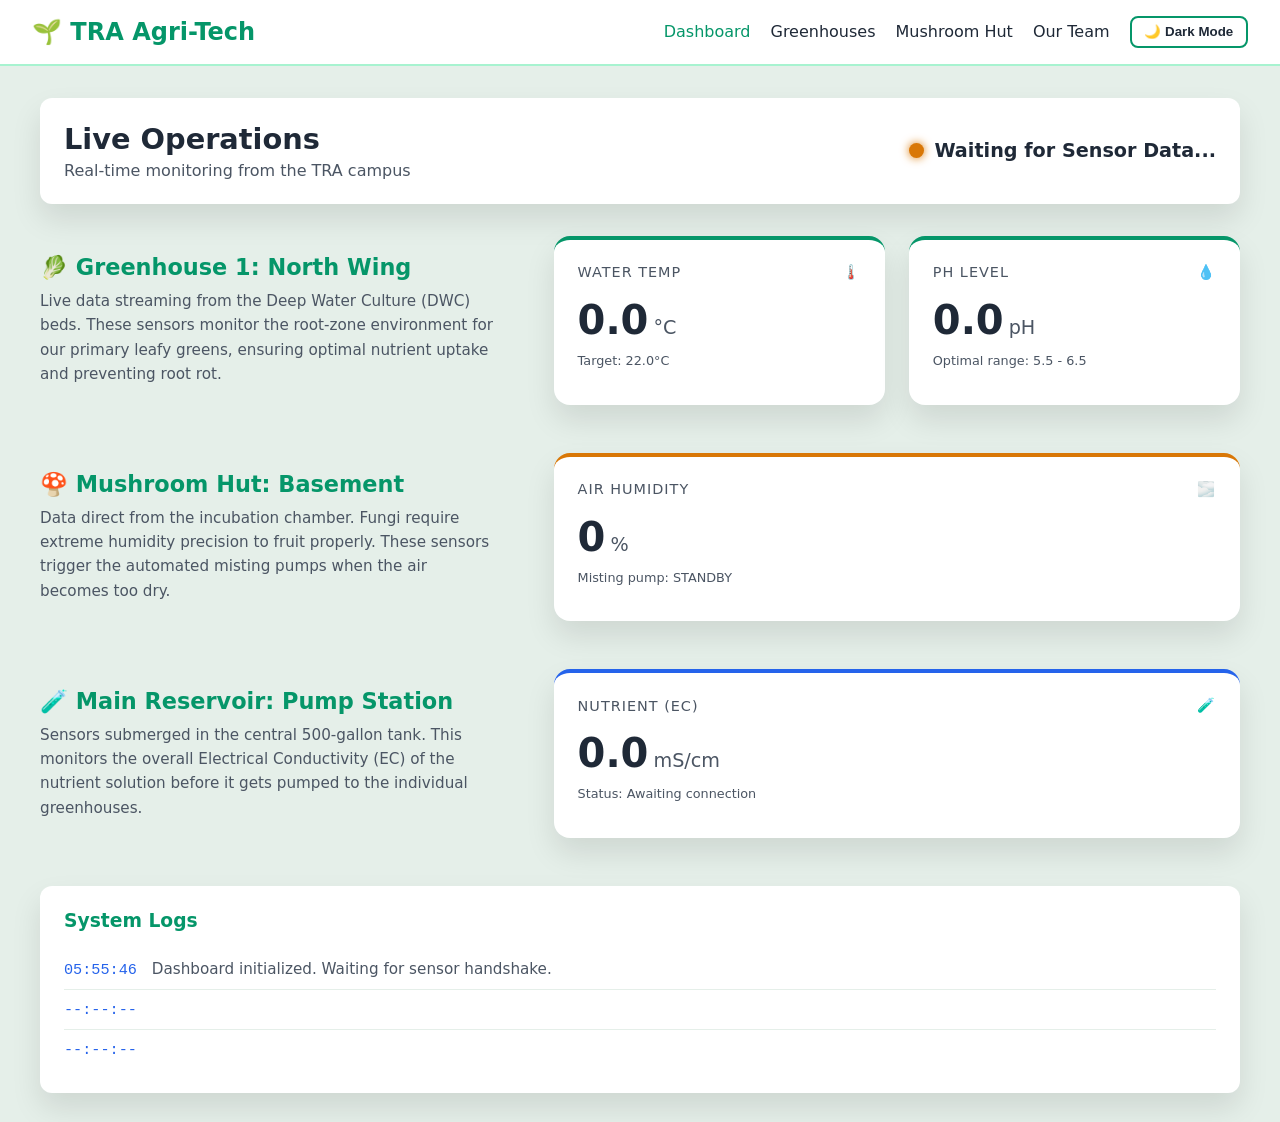
==== index.html @ 57b5500d "Revise Hydroponics Dashboard layout and styles Updated title and styling for dashboard. Modified lay" ====
<!DOCTYPE html>
<html lang="en">
<head>
    <meta charset="UTF-8">
    <meta name="viewport" content="width=device-width, initial-scale=1.0">
    <title>Hydroponics Dashboard | TRA Agriculture</title>
    <style>
        /* Light Theme (Default) - Fresh & Earthy */
        :root {
            --bg-color: #e5efe9; /* Deeper earthy mint so white panels pop */
            --panel-bg: #ffffff;
            --text-main: #1f2937; /* Dark slate text */
            --text-muted: #4b5563; /* Darkened for better contrast */
            --accent-green: #059669; /* Rich emerald */
            --accent-blue: #2563eb;
            --warning-orange: #d97706;
            --danger-red: #dc2626;
            --nav-bg: #ffffff;
            --nav-border: #a7f3d0; /* More visible border */
            --card-shadow: 0 15px 30px rgba(0, 0, 0, 0.1); /* Stronger shadow for floating effect */
            --card-float-offset: -10px;
        }

        /* Dark Theme - Soothing Deep Forest Greens */
        [data-theme="dark"] {
            --bg-color: #141c18; /* Very deep, warm forest green */
            --panel-bg: #1f2d25; /* Soft dark green-gray for cards */
            --text-main: #f8fafc;
            --text-muted: #94a3b8;
            --accent-green: #10b981; 
            --accent-blue: #3b82f6;
            --warning-orange: #f59e0b;
            --danger-red: #ef4444;
            --nav-bg: #0d1411;
            --nav-border: #1f2d25;
            --card-shadow: 0 15px 30px rgba(0, 0, 0, 0.3); /* Stronger shadow for floating effect */
            --card-float-offset: -10px;
        }

        body {
            font-family: 'Segoe UI', system-ui, -apple-system, sans-serif;
            background-color: var(--bg-color);
            color: var(--text-main);
            margin: 0;
            padding: 0;
            transition: background-color 0.3s ease, color 0.3s ease;
        }

        /* Navigation */
        nav {
            background-color: var(--nav-bg);
            padding: 1rem 2rem;
            display: flex;
            justify-content: space-between;
            align-items: center;
            border-bottom: 2px solid var(--nav-border);
            transition: background-color 0.3s ease;
            position: relative;
        }

        .logo {
            font-size: 1.5rem;
            font-weight: bold;
            color: var(--accent-green);
            display: flex;
            align-items: center;
            gap: 10px;
        }

        /* Hamburger Icon */
        .hamburger {
            display: none;
            font-size: 1.8rem;
            color: var(--text-main);
            cursor: pointer;
            user-select: none;
        }

        .nav-links {
            display: flex;
            align-items: center;
        }

        .nav-links a {
            color: var(--text-main);
            text-decoration: none;
            margin-left: 20px;
            font-weight: 500;
            transition: color 0.3s ease;
        }

        .nav-links a:hover, .nav-links a.active {
            color: var(--accent-green);
        }

        /* Theme Toggle Button */
        .theme-btn {
            background: transparent;
            border: 2px solid var(--accent-green);
            color: var(--text-main);
            padding: 0.4rem 0.8rem;
            border-radius: 8px;
            cursor: pointer;
            margin-left: 20px;
            font-weight: bold;
            display: flex;
            align-items: center;
            gap: 8px;
            transition: all 0.3s ease;
        }

        .theme-btn:hover {
            background: var(--accent-green);
            color: #ffffff;
        }

        /* Main Dashboard Container */
        .dashboard {
            padding: 2rem;
            max-width: 1200px;
            margin: 0 auto;
        }

        /* System Status Banner */
        .status-banner {
            background-color: var(--panel-bg);
            padding: 1.5rem;
            border-radius: 12px;
            display: flex;
            justify-content: space-between;
            align-items: center;
            margin-bottom: 2rem;
            box-shadow: var(--card-shadow);
            transition: background-color 0.3s ease;
        }

        .status-indicator {
            display: flex;
            align-items: center;
            gap: 10px;
            font-size: 1.2rem;
            font-weight: bold;
        }

        .pulse-dot {
            width: 15px;
            height: 15px;
            background-color: var(--accent-green);
            border-radius: 50%;
            box-shadow: 0 0 10px var(--accent-green);
            animation: pulse 2s infinite;
        }

        @keyframes pulse {
            0% { box-shadow: 0 0 0 0 rgba(16, 185, 129, 0.7); }
            70% { box-shadow: 0 0 0 10px rgba(16, 185, 129, 0); }
            100% { box-shadow: 0 0 0 0 rgba(16, 185, 129, 0); }
        }

        /* Vertical Facility Layout */
        .facility-container {
            display: flex;
            flex-direction: column;
            gap: 3rem;
            margin-bottom: 3rem;
        }

        .facility-section {
            display: flex;
            flex-direction: column;
            gap: 1.5rem;
        }

        @media (min-width: 768px) {
            .facility-section {
                flex-direction: row;
                align-items: center;
            }
            .facility-info {
                flex: 1;
                padding-right: 2rem;
            }
            .facility-data {
                flex: 1.5;
                display: grid;
                grid-template-columns: repeat(auto-fit, minmax(200px, 1fr));
                gap: 1.5rem;
            }
        }

        .facility-info h3 {
            color: var(--accent-green);
            margin-top: 0;
            font-size: 1.4rem;
            margin-bottom: 0.5rem;
        }

        .facility-info p {
            color: var(--text-muted);
            line-height: 1.6;
            margin: 0;
            font-size: 0.95rem;
        }

        /* Floating Sensor Cards */
        @keyframes float {
            0% { transform: translateY(0px); }
            50% { transform: translateY(var(--card-float-offset)); }
            100% { transform: translateY(0px); }
        }

        .card {
            background-color: var(--panel-bg);
            padding: 1.5rem;
            border-radius: 16px;
            border-top: 4px solid var(--accent-blue);
            box-shadow: var(--card-shadow);
            transition: background-color 0.3s ease;
            animation: float 6s ease-in-out infinite;
        }

        /* Stagger the floating animation so they don't bob exactly at the same time */
        .card:nth-child(even) { animation-delay: 1.5s; }
        .card:nth-child(odd) { animation-delay: 0s; }

        .card:hover {
            animation-play-state: paused;
        }

        .card.greenhouse { border-top-color: var(--accent-green); }
        .card.mushroom { border-top-color: var(--warning-orange); }

        .card-header {
            display: flex;
            justify-content: space-between;
            align-items: center;
            margin-bottom: 1rem;
            color: var(--text-muted);
            font-size: 0.9rem;
            text-transform: uppercase;
            letter-spacing: 1px;
        }

        .data-value {
            font-size: 2.5rem;
            font-weight: bold;
            margin: 0;
            display: flex;
            align-items:baseline;
            gap: 5px;
        }

        .unit {
            font-size: 1.2rem;
            color: var(--text-muted);
            font-weight: normal;
        }

        /* Activity Log */
        .activity-log {
            background-color: var(--panel-bg);
            padding: 1.5rem;
            border-radius: 12px;
            box-shadow: var(--card-shadow);
            transition: background-color 0.3s ease;
        }

        .activity-log h3 {
            margin-top: 0;
            color: var(--accent-green);
        }

        .log-list {
            list-style: none;
            padding: 0;
            margin: 0;
        }

        .log-list li {
            padding: 10px 0;
            border-bottom: 1px solid var(--bg-color);
            color: var(--text-muted);
            font-size: 0.95rem;
        }

        .log-list li:last-child {
            border-bottom: none;
        }

        .log-time {
            color: var(--accent-blue);
            font-family: monospace;
            margin-right: 10px;
        }

        /* Mobile Responsiveness */
        @media (max-width: 768px) {
            nav {
                flex-wrap: wrap;
            }
            .hamburger {
                display: block; /* Show hamburger on mobile */
            }
            .nav-links {
                display: none; /* Hide links by default on mobile */
                flex-direction: column;
                width: 100%;
                text-align: center;
                gap: 15px;
                padding-top: 15px;
                padding-bottom: 10px;
            }
            .nav-links.active {
                display: flex; /* Show links when hamburger is clicked */
            }
            .nav-links a, .theme-btn {
                margin-left: 0;
                width: 100%;
                justify-content: center;
            }
            .status-banner { flex-direction: column; gap: 15px; text-align: center; }
        }
    </style>
</head>
<body>

    <nav>
        <div class="logo">🌱 TRA Agri-Tech</div>
        
        <!-- Hamburger Menu Icon -->
        <div class="hamburger" id="hamburger-menu">☰</div>

        <!-- Navigation Links & Theme Toggle -->
        <div class="nav-links" id="nav-links">
            <a href="#" class="active">Dashboard</a>
            <a href="#">Greenhouses</a>
            <a href="#">Mushroom Hut</a>
            <a href="#">Our Team</a>
            <button class="theme-btn" id="theme-toggle">🌙 Dark Mode</button>
        </div>
    </nav>

    <main class="dashboard">
        
        <!-- System Status -->
        <section class="status-banner">
            <div>
                <h2 style="margin: 0; font-size: 1.8rem;">Live Operations</h2>
                <p style="margin: 5px 0 0 0; color: var(--text-muted);">Real-time monitoring from the TRA campus</p>
            </div>
            <div class="status-indicator">
                <div class="pulse-dot" style="background-color: var(--warning-orange); box-shadow: 0 0 10px var(--warning-orange);"></div>
                Waiting for Sensor Data...
            </div>
        </section>

        <!-- Vertical Facility Sections with Floating Data Cards -->
        <section class="facility-container">
            
            <!-- Greenhouse 1 Section -->
            <div class="facility-section">
                <div class="facility-info">
                    <h3>🥬 Greenhouse 1: North Wing</h3>
                    <p>Live data streaming from the Deep Water Culture (DWC) beds. These sensors monitor the root-zone environment for our primary leafy greens, ensuring optimal nutrient uptake and preventing root rot.</p>
                </div>
                <div class="facility-data">
                    <!-- Greenhouse 1: Temperature -->
                    <div class="card greenhouse">
                        <div class="card-header">
                            <span>Water Temp</span>
                            <span>🌡️</span>
                        </div>
                        <h3 class="data-value"><span id="gh1-temp">0.0</span><span class="unit">°C</span></h3>
                        <p style="color: var(--text-muted); font-size: 0.8rem; margin-top: 10px;">Target: 22.0°C</p>
                    </div>

                    <!-- Greenhouse 1: pH Level -->
                    <div class="card greenhouse">
                        <div class="card-header">
                            <span>pH Level</span>
                            <span>💧</span>
                        </div>
                        <h3 class="data-value"><span id="gh1-ph">0.0</span><span class="unit">pH</span></h3>
                        <p style="color: var(--text-muted); font-size: 0.8rem; margin-top: 10px;">Optimal range: 5.5 - 6.5</p>
                    </div>
                </div>
            </div>

            <!-- Mushroom Hut Section -->
            <div class="facility-section">
                <div class="facility-info">
                    <h3>🍄 Mushroom Hut: Basement</h3>
                    <p>Data direct from the incubation chamber. Fungi require extreme humidity precision to fruit properly. These sensors trigger the automated misting pumps when the air becomes too dry.</p>
                </div>
                <div class="facility-data">
                    <!-- Mushroom Hut: Humidity -->
                    <div class="card mushroom">
                        <div class="card-header">
                            <span>Air Humidity</span>
                            <span>🌫️</span>
                        </div>
                        <h3 class="data-value"><span id="mush-hum">0</span><span class="unit">%</span></h3>
                        <p style="color: var(--text-muted); font-size: 0.8rem; margin-top: 10px;">Misting pump: STANDBY</p>
                    </div>
                </div>
            </div>

            <!-- Central Reservoir Section -->
            <div class="facility-section">
                <div class="facility-info">
                    <h3>🧪 Main Reservoir: Pump Station</h3>
                    <p>Sensors submerged in the central 500-gallon tank. This monitors the overall Electrical Conductivity (EC) of the nutrient solution before it gets pumped to the individual greenhouses.</p>
                </div>
                <div class="facility-data">
                    <!-- Main Reservoir: Nutrient Level -->
                    <div class="card">
                        <div class="card-header">
                            <span>Nutrient (EC)</span>
                            <span>🧪</span>
                        </div>
                        <h3 class="data-value"><span id="res-ec">0.0</span><span class="unit">mS/cm</span></h3>
                        <p style="color: var(--text-muted); font-size: 0.8rem; margin-top: 10px;">Status: Awaiting connection</p>
                    </div>
                </div>
            </div>

        </section>

        <!-- Activity Log -->
        <section class="activity-log">
            <h3>System Logs</h3>
            <ul class="log-list">
                <li><span class="log-time" id="log-time-1">--:--:--</span> Dashboard initialized. Waiting for sensor handshake.</li>
                <li><span class="log-time" id="log-time-2">--:--:--</span> </li>
                <li><span class="log-time" id="log-time-3">--:--:--</span> </li>
            </ul>
        </section>

    </main>

    <!-- JAVASCRIPT LOGIC -->
    <script>
        // ==========================================
        // UI & THEME TOGGLE LOGIC
        // ==========================================
        const themeToggleBtn = document.getElementById('theme-toggle');
        const hamburgerMenu = document.getElementById('hamburger-menu');
        const navLinks = document.getElementById('nav-links');
        
        // 1. Mobile Hamburger Menu Toggle
        hamburgerMenu.addEventListener('click', () => {
            navLinks.classList.toggle('active');
        });

        // 2. Light/Dark Theme Logic
        // Check local storage to see if the user previously chose dark mode
        if (localStorage.getItem('theme') === 'dark') {
            document.body.setAttribute('data-theme', 'dark');
            themeToggleBtn.innerHTML = '☀️ Light Mode';
        }

        // Toggle theme when button is clicked
        themeToggleBtn.addEventListener('click', () => {
            if (document.body.getAttribute('data-theme') === 'dark') {
                document.body.removeAttribute('data-theme');
                themeToggleBtn.innerHTML = '🌙 Dark Mode';
                localStorage.setItem('theme', 'light');
            } else {
                document.body.setAttribute('data-theme', 'dark');
                themeToggleBtn.innerHTML = '☀️ Light Mode';
                localStorage.setItem('theme', 'dark');
            }
        });

        // ==========================================
        // FIREBASE / SENSOR READY SETUP
        // ==========================================
        function updateDashboard(temp, ph, humidity, ec) {
            document.getElementById('gh1-temp').innerText = Number(temp).toFixed(1);
            document.getElementById('gh1-ph').innerText = Number(ph).toFixed(1);
            document.getElementById('mush-hum').innerText = Math.round(humidity);
            document.getElementById('res-ec').innerText = Number(ec).toFixed(1);
        }

        // Initialize dashboard with 0s immediately on load
        updateDashboard(0, 0, 0, 0);

        // Set the top log time to the current time on load
        const now = new Date();
        document.getElementById('log-time-1').innerText = now.toLocaleTimeString('en-US', { hour12: false });
    </script>
</body>
</html>
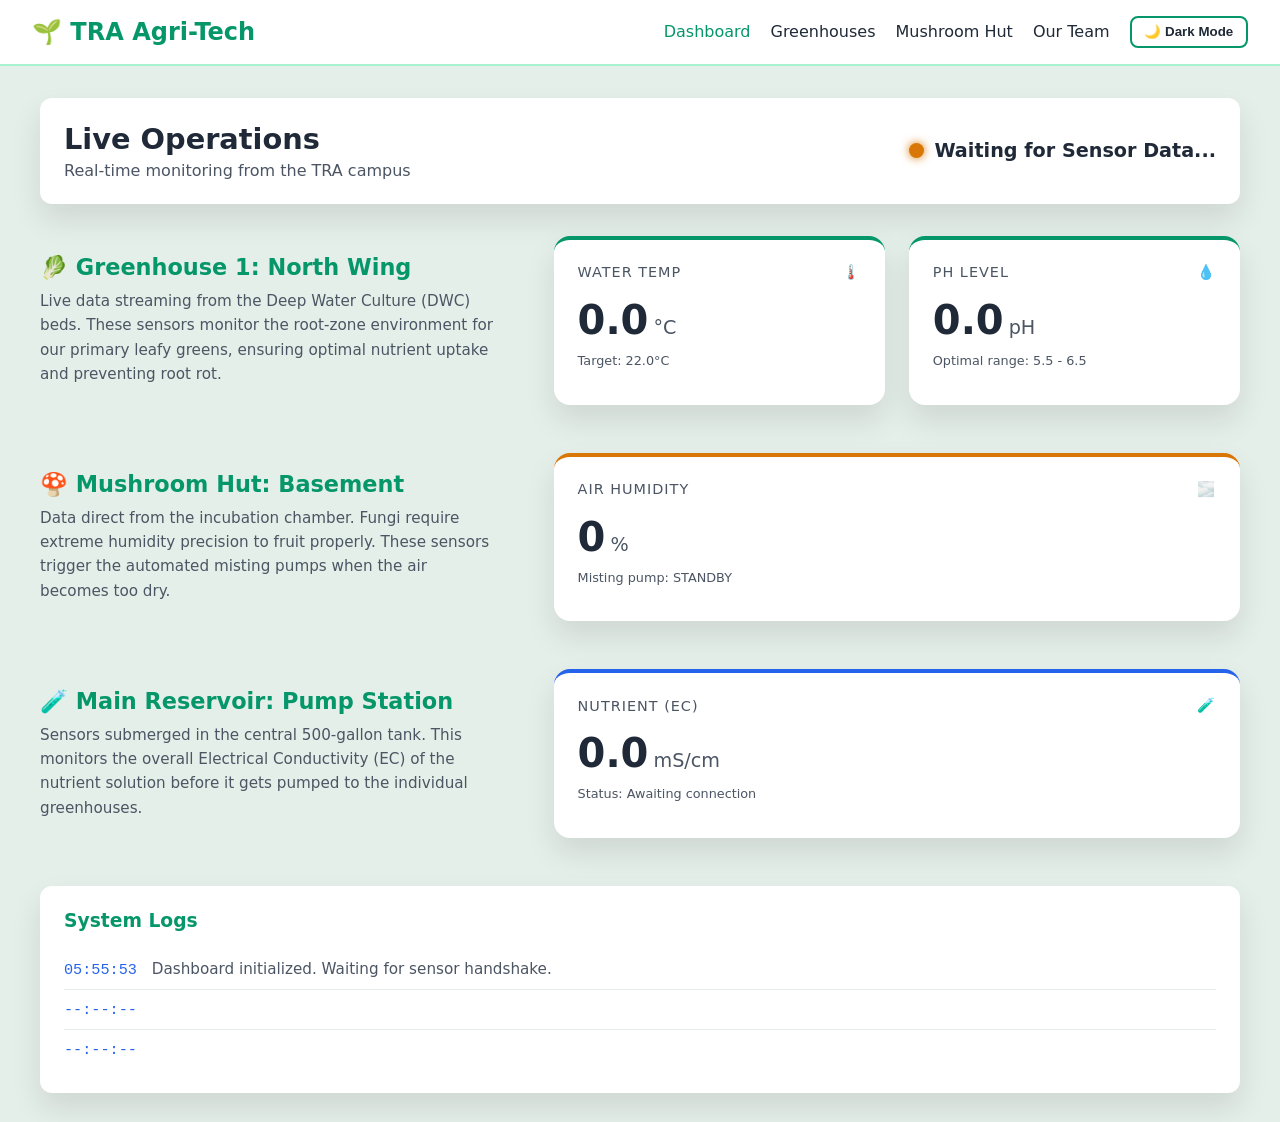
==== commit 506bdc67: "Change logo from div to anchor tag for navigation" ====
--- a/index.html
+++ b/index.html
@@ -58,6 +58,10 @@
             position: relative;
         }
 
+        a.logo {
+            text-decoration: none;
+        }
+
         .logo {
             font-size: 1.5rem;
             font-weight: bold;
@@ -325,15 +329,15 @@
 <body>
 
     <nav>
-        <div class="logo">🌱 TRA Agri-Tech</div>
+        <a href="index.html" class="logo">🌱 TRA Agri-Tech</a>
         
         <!-- Hamburger Menu Icon -->
         <div class="hamburger" id="hamburger-menu">☰</div>
 
         <!-- Navigation Links & Theme Toggle -->
         <div class="nav-links" id="nav-links">
-            <a href="#" class="active">Dashboard</a>
-            <a href="#">Greenhouses</a>
+            <a href="index.html" class="active">Dashboard</a>
+            <a href="greenhouses.html">Greenhouses</a>
             <a href="#">Mushroom Hut</a>
             <a href="#">Our Team</a>
             <button class="theme-btn" id="theme-toggle">🌙 Dark Mode</button>
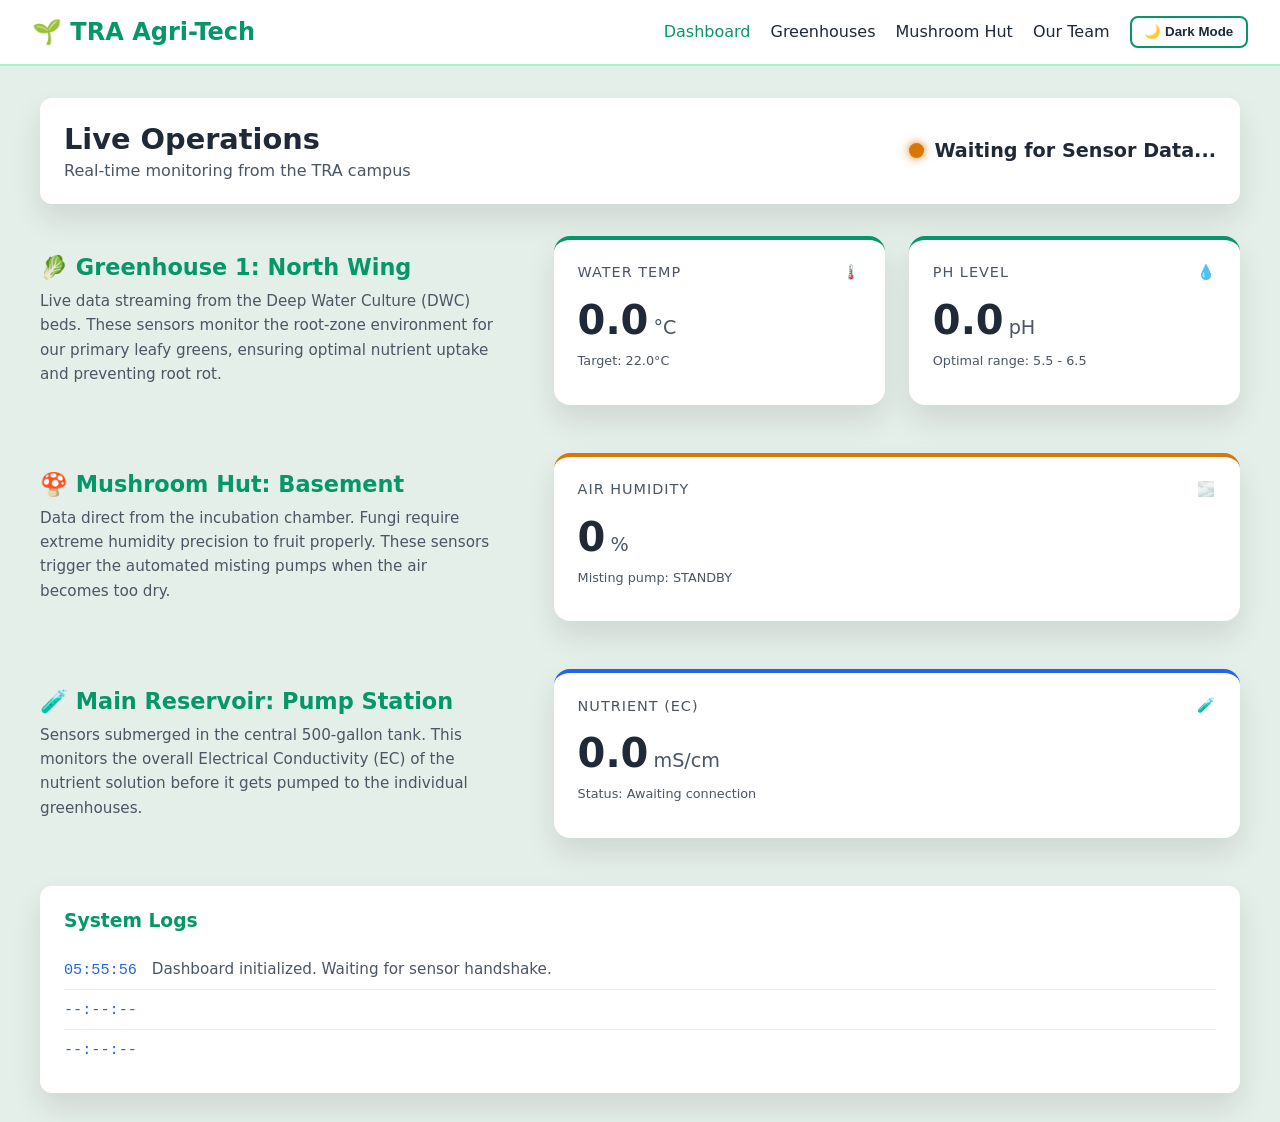
==== commit 44d254ba: "Update navigation links for consistency" ====
--- a/index.html
+++ b/index.html
@@ -337,9 +337,9 @@
         <!-- Navigation Links & Theme Toggle -->
         <div class="nav-links" id="nav-links">
             <a href="index.html" class="active">Dashboard</a>
-            <a href="greenhouses.html">Greenhouses</a>
-            <a href="#">Mushroom Hut</a>
-            <a href="#">Our Team</a>
+            <a href="greenhouse.html">Greenhouses</a>
+            <a href="mushroom.html">Mushroom Hut</a>
+            <a href="ourteam.html">Our Team</a>
             <button class="theme-btn" id="theme-toggle">🌙 Dark Mode</button>
         </div>
     </nav>
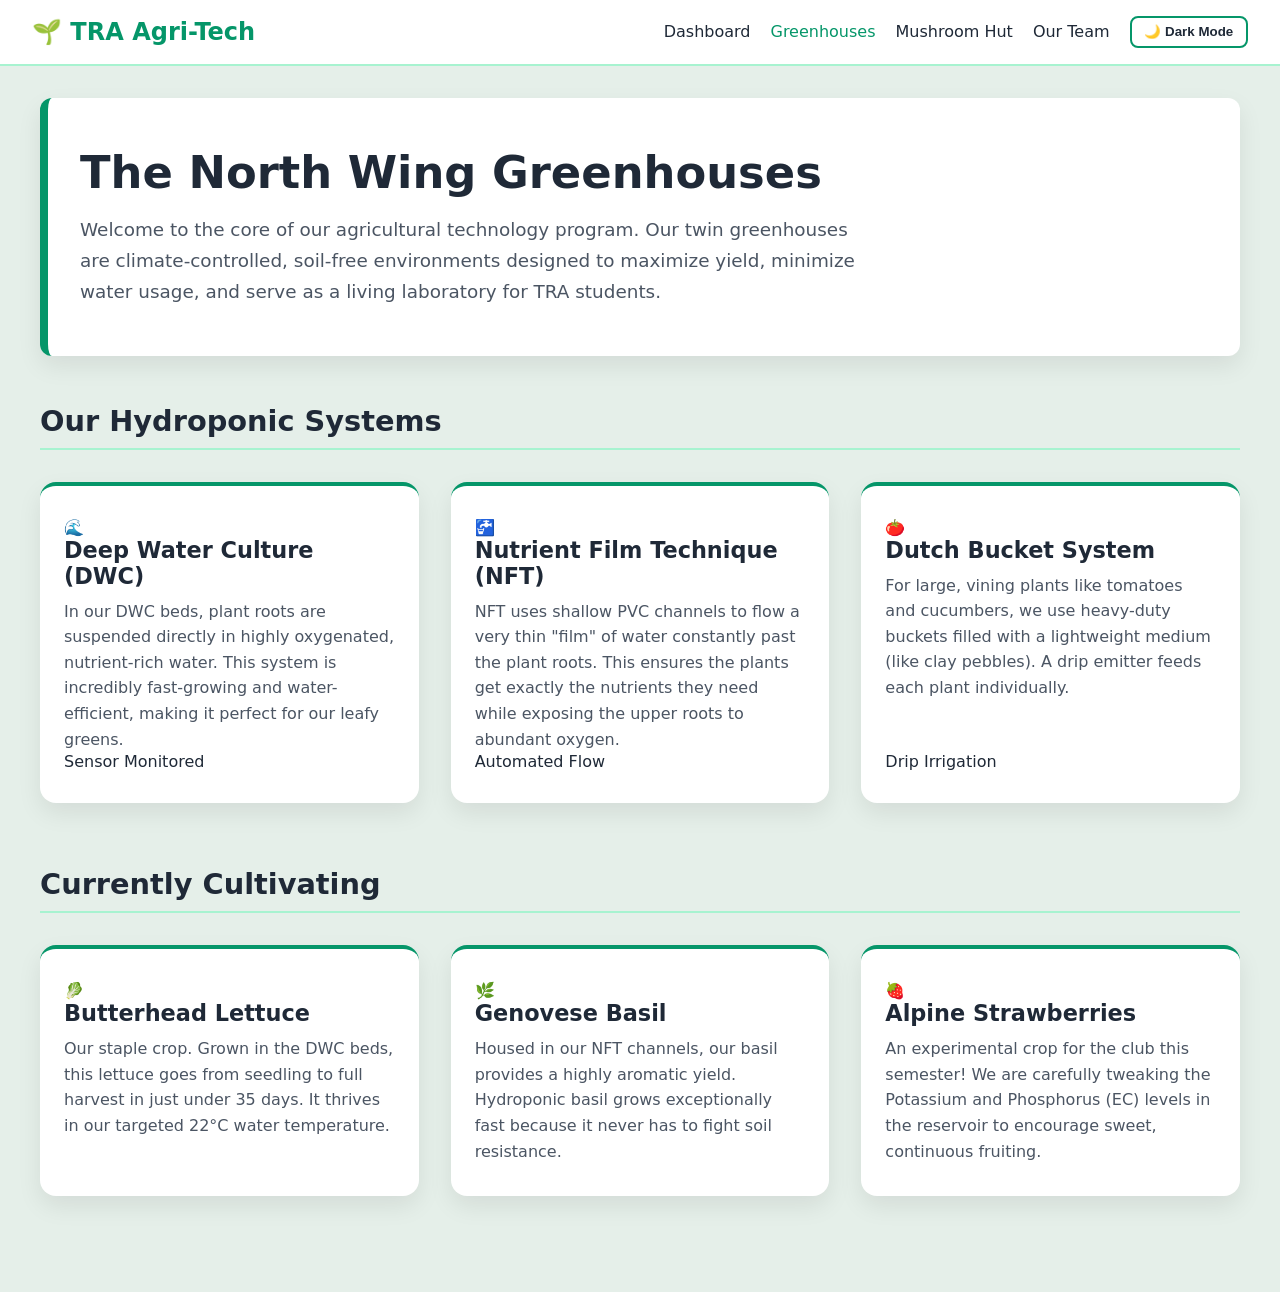
==== commit 94a1159c: "Update index.html" ====
--- a/index.html
+++ b/index.html
@@ -3,441 +3,90 @@
 <head>
     <meta charset="UTF-8">
     <meta name="viewport" content="width=device-width, initial-scale=1.0">
-    <title>Hydroponics Dashboard | TRA Agriculture</title>
-    <style>
-        /* Light Theme (Default) - Fresh & Earthy */
-        :root {
-            --bg-color: #e5efe9; /* Deeper earthy mint so white panels pop */
-            --panel-bg: #ffffff;
-            --text-main: #1f2937; /* Dark slate text */
-            --text-muted: #4b5563; /* Darkened for better contrast */
-            --accent-green: #059669; /* Rich emerald */
-            --accent-blue: #2563eb;
-            --warning-orange: #d97706;
-            --danger-red: #dc2626;
-            --nav-bg: #ffffff;
-            --nav-border: #a7f3d0; /* More visible border */
-            --card-shadow: 0 15px 30px rgba(0, 0, 0, 0.1); /* Stronger shadow for floating effect */
-            --card-float-offset: -10px;
-        }
-
-        /* Dark Theme - Soothing Deep Forest Greens */
-        [data-theme="dark"] {
-            --bg-color: #141c18; /* Very deep, warm forest green */
-            --panel-bg: #1f2d25; /* Soft dark green-gray for cards */
-            --text-main: #f8fafc;
-            --text-muted: #94a3b8;
-            --accent-green: #10b981; 
-            --accent-blue: #3b82f6;
-            --warning-orange: #f59e0b;
-            --danger-red: #ef4444;
-            --nav-bg: #0d1411;
-            --nav-border: #1f2d25;
-            --card-shadow: 0 15px 30px rgba(0, 0, 0, 0.3); /* Stronger shadow for floating effect */
-            --card-float-offset: -10px;
-        }
-
-        body {
-            font-family: 'Segoe UI', system-ui, -apple-system, sans-serif;
-            background-color: var(--bg-color);
-            color: var(--text-main);
-            margin: 0;
-            padding: 0;
-            transition: background-color 0.3s ease, color 0.3s ease;
-        }
-
-        /* Navigation */
-        nav {
-            background-color: var(--nav-bg);
-            padding: 1rem 2rem;
-            display: flex;
-            justify-content: space-between;
-            align-items: center;
-            border-bottom: 2px solid var(--nav-border);
-            transition: background-color 0.3s ease;
-            position: relative;
-        }
-
-        a.logo {
-            text-decoration: none;
-        }
-
-        .logo {
-            font-size: 1.5rem;
-            font-weight: bold;
-            color: var(--accent-green);
-            display: flex;
-            align-items: center;
-            gap: 10px;
-        }
-
-        /* Hamburger Icon */
-        .hamburger {
-            display: none;
-            font-size: 1.8rem;
-            color: var(--text-main);
-            cursor: pointer;
-            user-select: none;
-        }
-
-        .nav-links {
-            display: flex;
-            align-items: center;
-        }
-
-        .nav-links a {
-            color: var(--text-main);
-            text-decoration: none;
-            margin-left: 20px;
-            font-weight: 500;
-            transition: color 0.3s ease;
-        }
-
-        .nav-links a:hover, .nav-links a.active {
-            color: var(--accent-green);
-        }
-
-        /* Theme Toggle Button */
-        .theme-btn {
-            background: transparent;
-            border: 2px solid var(--accent-green);
-            color: var(--text-main);
-            padding: 0.4rem 0.8rem;
-            border-radius: 8px;
-            cursor: pointer;
-            margin-left: 20px;
-            font-weight: bold;
-            display: flex;
-            align-items: center;
-            gap: 8px;
-            transition: all 0.3s ease;
-        }
-
-        .theme-btn:hover {
-            background: var(--accent-green);
-            color: #ffffff;
-        }
-
-        /* Main Dashboard Container */
-        .dashboard {
-            padding: 2rem;
-            max-width: 1200px;
-            margin: 0 auto;
-        }
-
-        /* System Status Banner */
-        .status-banner {
-            background-color: var(--panel-bg);
-            padding: 1.5rem;
-            border-radius: 12px;
-            display: flex;
-            justify-content: space-between;
-            align-items: center;
-            margin-bottom: 2rem;
-            box-shadow: var(--card-shadow);
-            transition: background-color 0.3s ease;
-        }
-
-        .status-indicator {
-            display: flex;
-            align-items: center;
-            gap: 10px;
-            font-size: 1.2rem;
-            font-weight: bold;
-        }
-
-        .pulse-dot {
-            width: 15px;
-            height: 15px;
-            background-color: var(--accent-green);
-            border-radius: 50%;
-            box-shadow: 0 0 10px var(--accent-green);
-            animation: pulse 2s infinite;
-        }
-
-        @keyframes pulse {
-            0% { box-shadow: 0 0 0 0 rgba(16, 185, 129, 0.7); }
-            70% { box-shadow: 0 0 0 10px rgba(16, 185, 129, 0); }
-            100% { box-shadow: 0 0 0 0 rgba(16, 185, 129, 0); }
-        }
-
-        /* Vertical Facility Layout */
-        .facility-container {
-            display: flex;
-            flex-direction: column;
-            gap: 3rem;
-            margin-bottom: 3rem;
-        }
-
-        .facility-section {
-            display: flex;
-            flex-direction: column;
-            gap: 1.5rem;
-        }
-
-        @media (min-width: 768px) {
-            .facility-section {
-                flex-direction: row;
-                align-items: center;
-            }
-            .facility-info {
-                flex: 1;
-                padding-right: 2rem;
-            }
-            .facility-data {
-                flex: 1.5;
-                display: grid;
-                grid-template-columns: repeat(auto-fit, minmax(200px, 1fr));
-                gap: 1.5rem;
-            }
-        }
-
-        .facility-info h3 {
-            color: var(--accent-green);
-            margin-top: 0;
-            font-size: 1.4rem;
-            margin-bottom: 0.5rem;
-        }
-
-        .facility-info p {
-            color: var(--text-muted);
-            line-height: 1.6;
-            margin: 0;
-            font-size: 0.95rem;
-        }
-
-        /* Floating Sensor Cards */
-        @keyframes float {
-            0% { transform: translateY(0px); }
-            50% { transform: translateY(var(--card-float-offset)); }
-            100% { transform: translateY(0px); }
-        }
-
-        .card {
-            background-color: var(--panel-bg);
-            padding: 1.5rem;
-            border-radius: 16px;
-            border-top: 4px solid var(--accent-blue);
-            box-shadow: var(--card-shadow);
-            transition: background-color 0.3s ease;
-            animation: float 6s ease-in-out infinite;
-        }
-
-        /* Stagger the floating animation so they don't bob exactly at the same time */
-        .card:nth-child(even) { animation-delay: 1.5s; }
-        .card:nth-child(odd) { animation-delay: 0s; }
-
-        .card:hover {
-            animation-play-state: paused;
-        }
-
-        .card.greenhouse { border-top-color: var(--accent-green); }
-        .card.mushroom { border-top-color: var(--warning-orange); }
-
-        .card-header {
-            display: flex;
-            justify-content: space-between;
-            align-items: center;
-            margin-bottom: 1rem;
-            color: var(--text-muted);
-            font-size: 0.9rem;
-            text-transform: uppercase;
-            letter-spacing: 1px;
-        }
-
-        .data-value {
-            font-size: 2.5rem;
-            font-weight: bold;
-            margin: 0;
-            display: flex;
-            align-items:baseline;
-            gap: 5px;
-        }
-
-        .unit {
-            font-size: 1.2rem;
-            color: var(--text-muted);
-            font-weight: normal;
-        }
-
-        /* Activity Log */
-        .activity-log {
-            background-color: var(--panel-bg);
-            padding: 1.5rem;
-            border-radius: 12px;
-            box-shadow: var(--card-shadow);
-            transition: background-color 0.3s ease;
-        }
-
-        .activity-log h3 {
-            margin-top: 0;
-            color: var(--accent-green);
-        }
-
-        .log-list {
-            list-style: none;
-            padding: 0;
-            margin: 0;
-        }
-
-        .log-list li {
-            padding: 10px 0;
-            border-bottom: 1px solid var(--bg-color);
-            color: var(--text-muted);
-            font-size: 0.95rem;
-        }
-
-        .log-list li:last-child {
-            border-bottom: none;
-        }
-
-        .log-time {
-            color: var(--accent-blue);
-            font-family: monospace;
-            margin-right: 10px;
-        }
-
-        /* Mobile Responsiveness */
-        @media (max-width: 768px) {
-            nav {
-                flex-wrap: wrap;
-            }
-            .hamburger {
-                display: block; /* Show hamburger on mobile */
-            }
-            .nav-links {
-                display: none; /* Hide links by default on mobile */
-                flex-direction: column;
-                width: 100%;
-                text-align: center;
-                gap: 15px;
-                padding-top: 15px;
-                padding-bottom: 10px;
-            }
-            .nav-links.active {
-                display: flex; /* Show links when hamburger is clicked */
-            }
-            .nav-links a, .theme-btn {
-                margin-left: 0;
-                width: 100%;
-                justify-content: center;
-            }
-            .status-banner { flex-direction: column; gap: 15px; text-align: center; }
-        }
-    </style>
+    <title>Greenhouses | TRA Agriculture</title>
+    <!-- Linked to the master stylesheet! -->
+    <link rel="stylesheet" href="style.css">
 </head>
 <body>
 
     <nav>
         <a href="index.html" class="logo">🌱 TRA Agri-Tech</a>
         
-        <!-- Hamburger Menu Icon -->
         <div class="hamburger" id="hamburger-menu">☰</div>
 
-        <!-- Navigation Links & Theme Toggle -->
         <div class="nav-links" id="nav-links">
-            <a href="index.html" class="active">Dashboard</a>
-            <a href="greenhouse.html">Greenhouses</a>
+            <a href="index.html">Dashboard</a>
+            <a href="greenhouse.html" class="active">Greenhouses</a>
             <a href="mushroom.html">Mushroom Hut</a>
             <a href="ourteam.html">Our Team</a>
             <button class="theme-btn" id="theme-toggle">🌙 Dark Mode</button>
         </div>
     </nav>
 
-    <main class="dashboard">
+    <main class="page-container">
         
-        <!-- System Status -->
-        <section class="status-banner">
-            <div>
-                <h2 style="margin: 0; font-size: 1.8rem;">Live Operations</h2>
-                <p style="margin: 5px 0 0 0; color: var(--text-muted);">Real-time monitoring from the TRA campus</p>
-            </div>
-            <div class="status-indicator">
-                <div class="pulse-dot" style="background-color: var(--warning-orange); box-shadow: 0 0 10px var(--warning-orange);"></div>
-                Waiting for Sensor Data...
+        <!-- Hero Banner -->
+        <header class="page-banner">
+            <h1>The North Wing Greenhouses</h1>
+            <p>Welcome to the core of our agricultural technology program. Our twin greenhouses are climate-controlled, soil-free environments designed to maximize yield, minimize water usage, and serve as a living laboratory for TRA students.</p>
+        </header>
+
+        <!-- Our Systems Section -->
+        <section class="content-section">
+            <h2>Our Hydroponic Systems</h2>
+            <div class="system-grid">
+                
+                <!-- DWC Card -->
+                <div class="card">
+                    <div class="card-image-placeholder">🌊</div>
+                    <h3>Deep Water Culture (DWC)</h3>
+                    <p>In our DWC beds, plant roots are suspended directly in highly oxygenated, nutrient-rich water. This system is incredibly fast-growing and water-efficient, making it perfect for our leafy greens.</p>
+                    <span class="tech-badge">Sensor Monitored</span>
+                </div>
+
+                <!-- NFT Card -->
+                <div class="card">
+                    <div class="card-image-placeholder">🚰</div>
+                    <h3>Nutrient Film Technique (NFT)</h3>
+                    <p>NFT uses shallow PVC channels to flow a very thin "film" of water constantly past the plant roots. This ensures the plants get exactly the nutrients they need while exposing the upper roots to abundant oxygen.</p>
+                    <span class="tech-badge">Automated Flow</span>
+                </div>
+
+                <!-- Dutch Bucket Card -->
+                <div class="card">
+                    <div class="card-image-placeholder">🍅</div>
+                    <h3>Dutch Bucket System</h3>
+                    <p>For large, vining plants like tomatoes and cucumbers, we use heavy-duty buckets filled with a lightweight medium (like clay pebbles). A drip emitter feeds each plant individually.</p>
+                    <span class="tech-badge">Drip Irrigation</span>
+                </div>
+
             </div>
         </section>
 
-        <!-- Vertical Facility Sections with Floating Data Cards -->
-        <section class="facility-container">
-            
-            <!-- Greenhouse 1 Section -->
-            <div class="facility-section">
-                <div class="facility-info">
-                    <h3>🥬 Greenhouse 1: North Wing</h3>
-                    <p>Live data streaming from the Deep Water Culture (DWC) beds. These sensors monitor the root-zone environment for our primary leafy greens, ensuring optimal nutrient uptake and preventing root rot.</p>
+        <!-- Current Crops Section -->
+        <section class="content-section">
+            <h2>Currently Cultivating</h2>
+            <div class="crop-grid">
+                
+                <div class="card">
+                    <div class="card-image-placeholder">🥬</div>
+                    <h3>Butterhead Lettuce</h3>
+                    <p>Our staple crop. Grown in the DWC beds, this lettuce goes from seedling to full harvest in just under 35 days. It thrives in our targeted 22°C water temperature.</p>
                 </div>
-                <div class="facility-data">
-                    <!-- Greenhouse 1: Temperature -->
-                    <div class="card greenhouse">
-                        <div class="card-header">
-                            <span>Water Temp</span>
-                            <span>🌡️</span>
-                        </div>
-                        <h3 class="data-value"><span id="gh1-temp">0.0</span><span class="unit">°C</span></h3>
-                        <p style="color: var(--text-muted); font-size: 0.8rem; margin-top: 10px;">Target: 22.0°C</p>
-                    </div>
 
-                    <!-- Greenhouse 1: pH Level -->
-                    <div class="card greenhouse">
-                        <div class="card-header">
-                            <span>pH Level</span>
-                            <span>💧</span>
-                        </div>
-                        <h3 class="data-value"><span id="gh1-ph">0.0</span><span class="unit">pH</span></h3>
-                        <p style="color: var(--text-muted); font-size: 0.8rem; margin-top: 10px;">Optimal range: 5.5 - 6.5</p>
-                    </div>
+                <div class="card">
+                    <div class="card-image-placeholder">🌿</div>
+                    <h3>Genovese Basil</h3>
+                    <p>Housed in our NFT channels, our basil provides a highly aromatic yield. Hydroponic basil grows exceptionally fast because it never has to fight soil resistance.</p>
                 </div>
+
+                <div class="card">
+                    <div class="card-image-placeholder">🍓</div>
+                    <h3>Alpine Strawberries</h3>
+                    <p>An experimental crop for the club this semester! We are carefully tweaking the Potassium and Phosphorus (EC) levels in the reservoir to encourage sweet, continuous fruiting.</p>
+                </div>
+
             </div>
-
-            <!-- Mushroom Hut Section -->
-            <div class="facility-section">
-                <div class="facility-info">
-                    <h3>🍄 Mushroom Hut: Basement</h3>
-                    <p>Data direct from the incubation chamber. Fungi require extreme humidity precision to fruit properly. These sensors trigger the automated misting pumps when the air becomes too dry.</p>
-                </div>
-                <div class="facility-data">
-                    <!-- Mushroom Hut: Humidity -->
-                    <div class="card mushroom">
-                        <div class="card-header">
-                            <span>Air Humidity</span>
-                            <span>🌫️</span>
-                        </div>
-                        <h3 class="data-value"><span id="mush-hum">0</span><span class="unit">%</span></h3>
-                        <p style="color: var(--text-muted); font-size: 0.8rem; margin-top: 10px;">Misting pump: STANDBY</p>
-                    </div>
-                </div>
-            </div>
-
-            <!-- Central Reservoir Section -->
-            <div class="facility-section">
-                <div class="facility-info">
-                    <h3>🧪 Main Reservoir: Pump Station</h3>
-                    <p>Sensors submerged in the central 500-gallon tank. This monitors the overall Electrical Conductivity (EC) of the nutrient solution before it gets pumped to the individual greenhouses.</p>
-                </div>
-                <div class="facility-data">
-                    <!-- Main Reservoir: Nutrient Level -->
-                    <div class="card">
-                        <div class="card-header">
-                            <span>Nutrient (EC)</span>
-                            <span>🧪</span>
-                        </div>
-                        <h3 class="data-value"><span id="res-ec">0.0</span><span class="unit">mS/cm</span></h3>
-                        <p style="color: var(--text-muted); font-size: 0.8rem; margin-top: 10px;">Status: Awaiting connection</p>
-                    </div>
-                </div>
-            </div>
-
-        </section>
-
-        <!-- Activity Log -->
-        <section class="activity-log">
-            <h3>System Logs</h3>
-            <ul class="log-list">
-                <li><span class="log-time" id="log-time-1">--:--:--</span> Dashboard initialized. Waiting for sensor handshake.</li>
-                <li><span class="log-time" id="log-time-2">--:--:--</span> </li>
-                <li><span class="log-time" id="log-time-3">--:--:--</span> </li>
-            </ul>
         </section>
 
     </main>
@@ -445,25 +94,23 @@
     <!-- JAVASCRIPT LOGIC -->
     <script>
         // ==========================================
-        // UI & THEME TOGGLE LOGIC
+        // UI & THEME TOGGLE LOGIC (Matches Dashboard)
         // ==========================================
         const themeToggleBtn = document.getElementById('theme-toggle');
         const hamburgerMenu = document.getElementById('hamburger-menu');
         const navLinks = document.getElementById('nav-links');
         
-        // 1. Mobile Hamburger Menu Toggle
+        // Mobile Hamburger Menu Toggle
         hamburgerMenu.addEventListener('click', () => {
             navLinks.classList.toggle('active');
         });
 
-        // 2. Light/Dark Theme Logic
-        // Check local storage to see if the user previously chose dark mode
+        // Light/Dark Theme Logic
         if (localStorage.getItem('theme') === 'dark') {
             document.body.setAttribute('data-theme', 'dark');
             themeToggleBtn.innerHTML = '☀️ Light Mode';
         }
 
-        // Toggle theme when button is clicked
         themeToggleBtn.addEventListener('click', () => {
             if (document.body.getAttribute('data-theme') === 'dark') {
                 document.body.removeAttribute('data-theme');
@@ -475,23 +122,6 @@
                 localStorage.setItem('theme', 'dark');
             }
         });
-
-        // ==========================================
-        // FIREBASE / SENSOR READY SETUP
-        // ==========================================
-        function updateDashboard(temp, ph, humidity, ec) {
-            document.getElementById('gh1-temp').innerText = Number(temp).toFixed(1);
-            document.getElementById('gh1-ph').innerText = Number(ph).toFixed(1);
-            document.getElementById('mush-hum').innerText = Math.round(humidity);
-            document.getElementById('res-ec').innerText = Number(ec).toFixed(1);
-        }
-
-        // Initialize dashboard with 0s immediately on load
-        updateDashboard(0, 0, 0, 0);
-
-        // Set the top log time to the current time on load
-        const now = new Date();
-        document.getElementById('log-time-1').innerText = now.toLocaleTimeString('en-US', { hour12: false });
     </script>
 </body>
 </html>
--- a/style.css
+++ b/style.css
@@ -0,0 +1,305 @@
+/* =========================================
+   TRA AGRI-TECH - MASTER STYLESHEET
+   ========================================= */
+
+/* Light Theme (Default) - Fresh & Earthy */
+:root {
+    --bg-color: #e5efe9;
+    --panel-bg: #ffffff;
+    --text-main: #1f2937;
+    --text-muted: #4b5563;
+    --accent-green: #059669;
+    --accent-blue: #2563eb;
+    --warning-orange: #d97706;
+    --danger-red: #dc2626;
+    --nav-bg: #ffffff;
+    --nav-border: #a7f3d0;
+    --card-shadow: 0 10px 25px rgba(0, 0, 0, 0.08);
+    --card-float-offset: -8px;
+}
+
+/* Dark Theme - Soothing Deep Forest Greens */
+[data-theme="dark"] {
+    --bg-color: #141c18;
+    --panel-bg: #1f2d25;
+    --text-main: #f8fafc;
+    --text-muted: #94a3b8;
+    --accent-green: #10b981; 
+    --accent-blue: #3b82f6;
+    --warning-orange: #f59e0b;
+    --danger-red: #ef4444;
+    --nav-bg: #0d1411;
+    --nav-border: #1f2d25;
+    --card-shadow: 0 10px 25px rgba(0, 0, 0, 0.3);
+}
+
+body {
+    font-family: 'Segoe UI', system-ui, -apple-system, sans-serif;
+    background-color: var(--bg-color);
+    color: var(--text-main);
+    margin: 0;
+    padding: 0;
+    transition: background-color 0.3s ease, color 0.3s ease;
+}
+
+/* --- NAVIGATION BAR --- */
+nav {
+    background-color: var(--nav-bg);
+    padding: 1rem 2rem;
+    display: flex;
+    justify-content: space-between;
+    align-items: center;
+    border-bottom: 2px solid var(--nav-border);
+    transition: background-color 0.3s ease;
+    position: relative;
+}
+
+a.logo {
+    text-decoration: none;
+    font-size: 1.5rem;
+    font-weight: bold;
+    color: var(--accent-green);
+    display: flex;
+    align-items: center;
+    gap: 10px;
+}
+
+.hamburger {
+    display: none;
+    font-size: 1.8rem;
+    color: var(--text-main);
+    cursor: pointer;
+    user-select: none;
+}
+
+.nav-links {
+    display: flex;
+    align-items: center;
+}
+
+.nav-links a {
+    color: var(--text-main);
+    text-decoration: none;
+    margin-left: 20px;
+    font-weight: 500;
+    transition: color 0.3s ease;
+}
+
+.nav-links a:hover, .nav-links a.active {
+    color: var(--accent-green); /* Default hover, overridden inline on specific pages if needed */
+}
+
+.theme-btn {
+    background: transparent;
+    border: 2px solid var(--accent-green);
+    color: var(--text-main);
+    padding: 0.4rem 0.8rem;
+    border-radius: 8px;
+    cursor: pointer;
+    margin-left: 20px;
+    font-weight: bold;
+    display: flex;
+    align-items: center;
+    gap: 8px;
+    transition: all 0.3s ease;
+}
+
+.theme-btn:hover {
+    background: var(--accent-green);
+    color: #ffffff;
+}
+
+/* --- GENERAL PAGE LAYOUT --- */
+.page-container, .dashboard {
+    padding: 2rem;
+    max-width: 1200px;
+    margin: 0 auto;
+}
+
+.page-banner {
+    background-color: var(--panel-bg);
+    padding: 3rem 2rem;
+    border-radius: 12px;
+    margin-bottom: 3rem;
+    box-shadow: var(--card-shadow);
+    transition: background-color 0.3s ease;
+    border-left: 8px solid var(--accent-green);
+}
+
+.page-banner h1 {
+    margin: 0 0 15px 0;
+    font-size: 2.8rem;
+}
+
+.page-banner p {
+    margin: 0;
+    font-size: 1.15rem;
+    color: var(--text-muted);
+    max-width: 800px;
+    line-height: 1.7;
+}
+
+.section-title, .content-section h2 {
+    font-size: 1.8rem;
+    border-bottom: 2px solid var(--nav-border);
+    padding-bottom: 10px;
+    margin-bottom: 2rem;
+    color: var(--text-main);
+}
+
+.content-section {
+    margin-bottom: 4rem;
+}
+
+/* --- GRIDS & CARDS --- */
+.grid-container, .system-grid, .crop-grid, .team-grid {
+    display: grid;
+    grid-template-columns: repeat(auto-fit, minmax(250px, 1fr));
+    gap: 2rem;
+    margin-bottom: 4rem;
+}
+
+@keyframes float {
+    0% { transform: translateY(0px); }
+    50% { transform: translateY(var(--card-float-offset)); }
+    100% { transform: translateY(0px); }
+}
+
+.card {
+    background-color: var(--panel-bg);
+    padding: 2rem 1.5rem;
+    border-radius: 16px;
+    box-shadow: var(--card-shadow);
+    transition: background-color 0.3s ease;
+    animation: float 6s ease-in-out infinite;
+    display: flex;
+    flex-direction: column;
+    border-top: 4px solid var(--accent-green);
+}
+
+.card:nth-child(even) { animation-delay: 1.5s; }
+.card:nth-child(3n) { animation-delay: 0.8s; }
+.card:hover { animation-play-state: paused; }
+
+.card h3 {
+    margin: 0 0 10px 0;
+    font-size: 1.4rem;
+}
+
+.card p {
+    color: var(--text-muted);
+    line-height: 1.6;
+    margin: 0;
+    flex-grow: 1;
+}
+
+/* --- DASHBOARD SPECIFIC --- */
+.status-banner {
+    background-color: var(--panel-bg);
+    padding: 1.5rem;
+    border-radius: 12px;
+    display: flex;
+    justify-content: space-between;
+    align-items: center;
+    margin-bottom: 2rem;
+    box-shadow: var(--card-shadow);
+}
+.pulse-dot {
+    width: 15px;
+    height: 15px;
+    border-radius: 50%;
+    animation: pulse 2s infinite;
+}
+@keyframes pulse {
+    0% { box-shadow: 0 0 0 0 rgba(16, 185, 129, 0.7); }
+    70% { box-shadow: 0 0 0 10px rgba(16, 185, 129, 0); }
+    100% { box-shadow: 0 0 0 0 rgba(16, 185, 129, 0); }
+}
+.facility-container { display: flex; flex-direction: column; gap: 3rem; }
+.facility-section { display: flex; flex-direction: column; gap: 1.5rem; }
+@media (min-width: 768px) {
+    .facility-section { flex-direction: row; align-items: center; }
+    .facility-info { flex: 1; padding-right: 2rem; }
+    .facility-data { flex: 1.5; display: grid; grid-template-columns: repeat(auto-fit, minmax(200px, 1fr)); gap: 1.5rem; }
+}
+
+/* --- MUSHROOM PAGE SPECIFIC --- */
+.blurred-content {
+    filter: blur(6px);
+    opacity: 0.4;
+    user-select: none;
+    pointer-events: none;
+}
+.coming-soon-overlay {
+    position: absolute;
+    top: 50%;
+    left: 50%;
+    transform: translate(-50%, -50%);
+    background-color: var(--panel-bg);
+    border: 2px dashed var(--warning-orange);
+    color: var(--warning-orange);
+    padding: 10px 20px;
+    border-radius: 8px;
+    font-weight: bold;
+    text-align: center;
+    z-index: 2;
+    box-shadow: var(--card-shadow);
+}
+
+/* --- HARDWARE SWITCHES --- */
+.switch { position: relative; display: inline-block; width: 54px; height: 30px; }
+.switch input { opacity: 0; width: 0; height: 0; }
+.slider { position: absolute; cursor: pointer; top: 0; left: 0; right: 0; bottom: 0; background-color: #ccc; transition: .4s; border-radius: 34px; }
+.slider:before { position: absolute; content: ""; height: 22px; width: 22px; left: 4px; bottom: 4px; background-color: white; transition: .4s; border-radius: 50%; }
+input:checked + .slider { background-color: var(--accent-green); }
+input:checked + .slider:before { transform: translateX(24px); }
+
+/* --- OUR TEAM & GALLERY --- */
+.profile-pic {
+    width: 120px; height: 120px; background-color: var(--bg-color); border-radius: 50%;
+    margin-bottom: 1.5rem; display: flex; align-items: center; justify-content: center;
+    font-size: 3rem; border: 4px solid var(--nav-border); color: var(--text-muted);
+}
+.gallery-grid { display: grid; grid-template-columns: repeat(auto-fit, minmax(300px, 1fr)); gap: 1.5rem; }
+.gallery-item {
+    background-color: var(--panel-bg); border-radius: 12px; overflow: hidden;
+    box-shadow: var(--card-shadow); transition: transform 0.3s ease; cursor: pointer;
+}
+.gallery-item:hover { transform: translateY(-5px); }
+.gallery-img { width: 100%; height: 220px; object-fit: cover; }
+
+/* MODAL / LIGHTBOX */
+.modal {
+    display: none; position: fixed; z-index: 9999; left: 0; top: 0; width: 100%; height: 100%; 
+    background-color: rgba(0, 0, 0, 0.7); backdrop-filter: blur(8px);
+    align-items: center; justify-content: center; flex-direction: column; opacity: 0; transition: opacity 0.3s ease;
+}
+.modal-content { max-width: 90%; max-height: 80vh; border-radius: 8px; transform: scale(0.9); transition: transform 0.3s ease; }
+.close-modal { position: absolute; top: 20px; right: 40px; color: white; font-size: 40px; cursor: pointer; z-index: 10000; }
+.prev-modal, .next-modal {
+    cursor: pointer; position: absolute; top: 50%; padding: 16px; color: white; font-size: 40px;
+    z-index: 10000; transform: translateY(-50%);
+}
+.prev-modal { left: 0; }
+.next-modal { right: 0; }
+
+/* --- LOGIN PAGE SPECIFIC --- */
+.login-wrapper {
+    display: flex; justify-content: center; align-items: center; min-height: calc(100vh - 100px); padding: 2rem;
+}
+.login-card {
+    background-color: var(--panel-bg); padding: 3rem 2.5rem; border-radius: 16px; box-shadow: var(--card-shadow); width: 100%; max-width: 420px; text-align: center; border-top: 4px solid var(--accent-blue);
+}
+.input-group { margin-bottom: 1.5rem; text-align: left; }
+.input-group input { width: 100%; padding: 12px; border: 2px solid var(--nav-border); border-radius: 8px; background-color: var(--bg-color); color: var(--text-main); font-size: 1rem; box-sizing: border-box; }
+
+/* --- MOBILE RESPONSIVENESS --- */
+@media (max-width: 768px) {
+    nav { flex-wrap: wrap; }
+    .hamburger { display: block; }
+    .nav-links {
+        display: none; flex-direction: column; width: 100%; text-align: center; gap: 15px; padding-top: 15px; padding-bottom: 10px;
+    }
+    .nav-links.active { display: flex; }
+    .nav-links a, .theme-btn { margin-left: 0; width: 100%; justify-content: center; }
+}
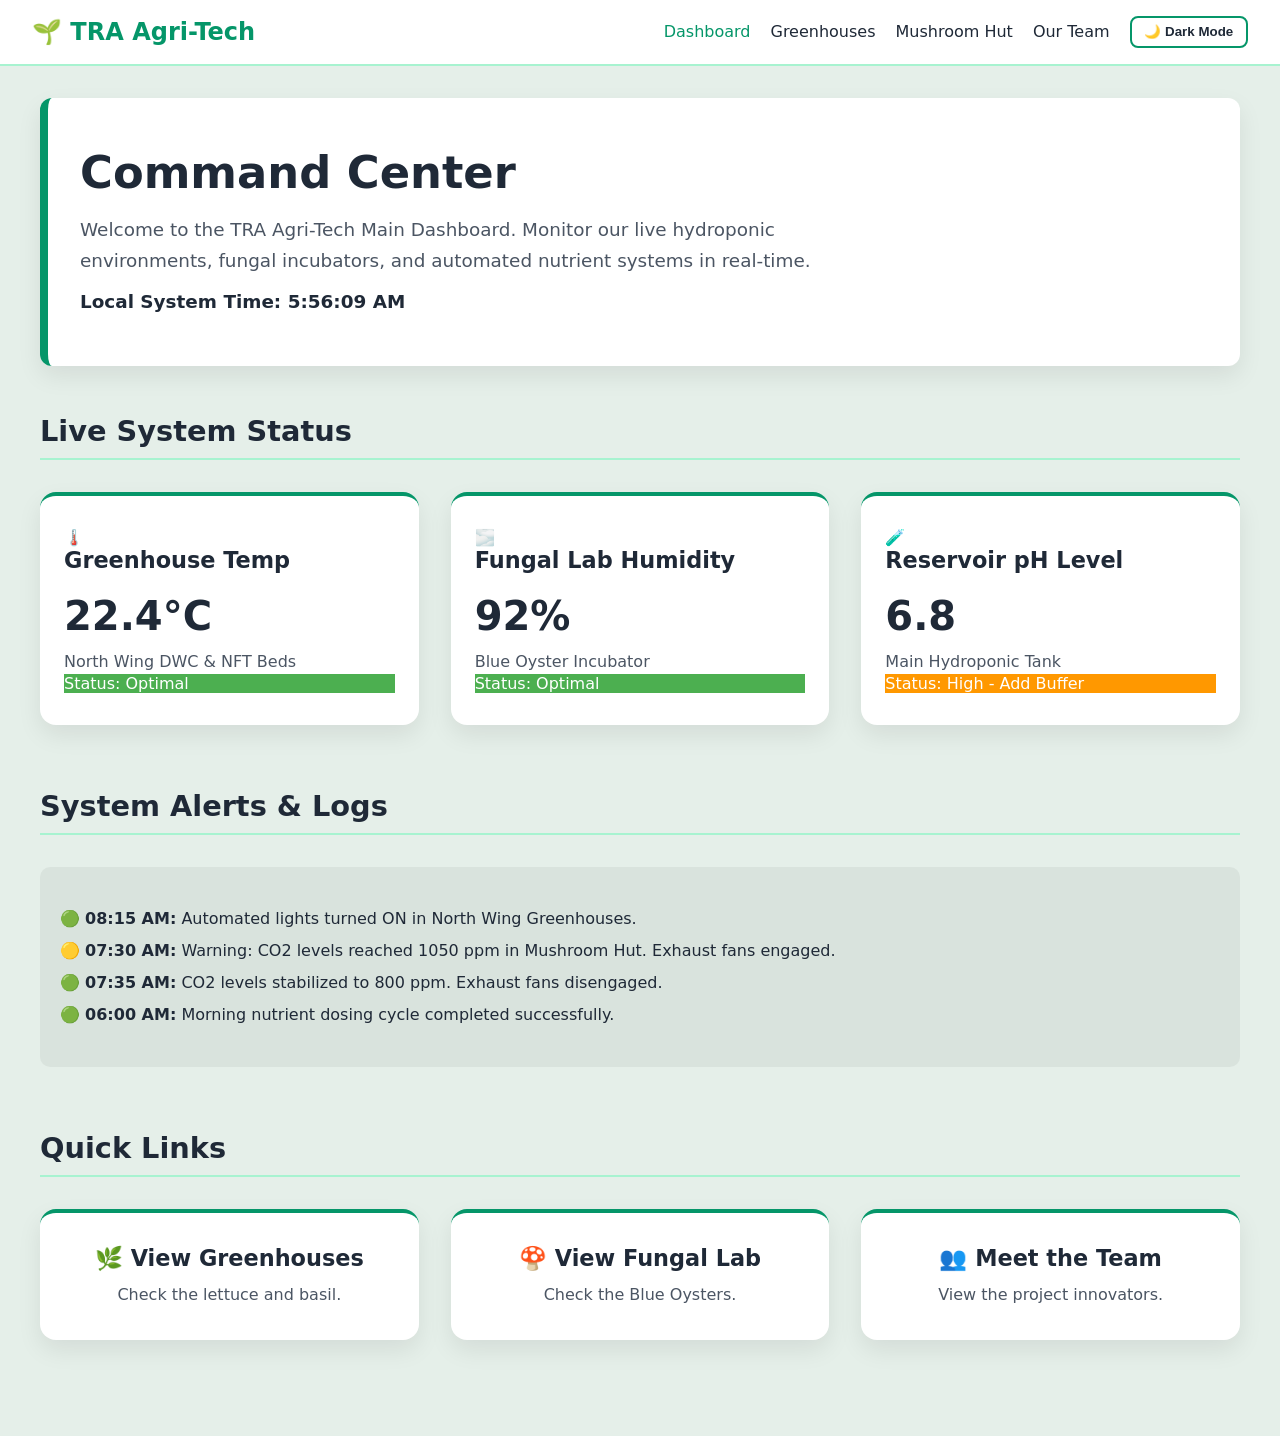
==== commit ef3b7960: "Update index.html" ====
--- a/index.html
+++ b/index.html
@@ -3,20 +3,19 @@
 <head>
     <meta charset="UTF-8">
     <meta name="viewport" content="width=device-width, initial-scale=1.0">
-    <title>Greenhouses | TRA Agriculture</title>
-    <!-- Linked to the master stylesheet! -->
+    <title>Dashboard | TRA Agriculture</title>
     <link rel="stylesheet" href="style.css">
 </head>
 <body>
 
     <nav>
-        <a href="index.html" class="logo">🌱 TRA Agri-Tech</a>
+        <a href="index.html" class="logo" title="Go to Home/Dashboard">🌱 TRA Agri-Tech</a>
         
         <div class="hamburger" id="hamburger-menu">☰</div>
 
         <div class="nav-links" id="nav-links">
-            <a href="index.html">Dashboard</a>
-            <a href="greenhouse.html" class="active">Greenhouses</a>
+            <a href="index.html" class="active" title="Go to Home/Dashboard">Dashboard</a>
+            <a href="greenhouses.html">Greenhouses</a>
             <a href="mushroom.html">Mushroom Hut</a>
             <a href="ourteam.html">Our Team</a>
             <button class="theme-btn" id="theme-toggle">🌙 Dark Mode</button>
@@ -25,76 +24,72 @@
 
     <main class="page-container">
         
-        <!-- Hero Banner -->
         <header class="page-banner">
-            <h1>The North Wing Greenhouses</h1>
-            <p>Welcome to the core of our agricultural technology program. Our twin greenhouses are climate-controlled, soil-free environments designed to maximize yield, minimize water usage, and serve as a living laboratory for TRA students.</p>
+            <h1>Command Center</h1>
+            <p>Welcome to the TRA Agri-Tech Main Dashboard. Monitor our live hydroponic environments, fungal incubators, and automated nutrient systems in real-time.</p>
+            <p style="font-weight: bold; margin-top: 10px; color: var(--text-main);">Local System Time: <span id="live-clock">Loading...</span></p>
         </header>
 
-        <!-- Our Systems Section -->
-        <section class="content-section">
-            <h2>Our Hydroponic Systems</h2>
-            <div class="system-grid">
-                
-                <!-- DWC Card -->
-                <div class="card">
-                    <div class="card-image-placeholder">🌊</div>
-                    <h3>Deep Water Culture (DWC)</h3>
-                    <p>In our DWC beds, plant roots are suspended directly in highly oxygenated, nutrient-rich water. This system is incredibly fast-growing and water-efficient, making it perfect for our leafy greens.</p>
-                    <span class="tech-badge">Sensor Monitored</span>
-                </div>
+        <h2 class="section-title">Live System Status</h2>
+        <section class="grid-container">
+            
+            <div class="card">
+                <div class="card-icon">🌡️</div>
+                <h3>Greenhouse Temp</h3>
+                <h1 style="font-size: 2.5rem; margin: 10px 0;">22.4°C</h1>
+                <p>North Wing DWC & NFT Beds</p>
+                <span class="badge" style="background-color: #4CAF50; color: white;">Status: Optimal</span>
+            </div>
 
-                <!-- NFT Card -->
-                <div class="card">
-                    <div class="card-image-placeholder">🚰</div>
-                    <h3>Nutrient Film Technique (NFT)</h3>
-                    <p>NFT uses shallow PVC channels to flow a very thin "film" of water constantly past the plant roots. This ensures the plants get exactly the nutrients they need while exposing the upper roots to abundant oxygen.</p>
-                    <span class="tech-badge">Automated Flow</span>
-                </div>
+            <div class="card">
+                <div class="card-icon">🌫️</div>
+                <h3>Fungal Lab Humidity</h3>
+                <h1 style="font-size: 2.5rem; margin: 10px 0;">92%</h1>
+                <p>Blue Oyster Incubator</p>
+                <span class="badge" style="background-color: #4CAF50; color: white;">Status: Optimal</span>
+            </div>
 
-                <!-- Dutch Bucket Card -->
-                <div class="card">
-                    <div class="card-image-placeholder">🍅</div>
-                    <h3>Dutch Bucket System</h3>
-                    <p>For large, vining plants like tomatoes and cucumbers, we use heavy-duty buckets filled with a lightweight medium (like clay pebbles). A drip emitter feeds each plant individually.</p>
-                    <span class="tech-badge">Drip Irrigation</span>
-                </div>
+            <div class="card">
+                <div class="card-icon">🧪</div>
+                <h3>Reservoir pH Level</h3>
+                <h1 style="font-size: 2.5rem; margin: 10px 0;">6.8</h1>
+                <p>Main Hydroponic Tank</p>
+                <span class="badge" style="background-color: #FF9800; color: white;">Status: High - Add Buffer</span>
+            </div>
 
-            </div>
         </section>
 
-        <!-- Current Crops Section -->
-        <section class="content-section">
-            <h2>Currently Cultivating</h2>
-            <div class="crop-grid">
-                
-                <div class="card">
-                    <div class="card-image-placeholder">🥬</div>
-                    <h3>Butterhead Lettuce</h3>
-                    <p>Our staple crop. Grown in the DWC beds, this lettuce goes from seedling to full harvest in just under 35 days. It thrives in our targeted 22°C water temperature.</p>
-                </div>
+        <h2 class="section-title">System Alerts & Logs</h2>
+        <section class="content-section" style="background: rgba(0,0,0,0.05); padding: 20px; border-radius: 10px;">
+            <ul style="list-style-type: none; padding: 0; line-height: 2;">
+                <li>🟢 <strong>08:15 AM:</strong> Automated lights turned ON in North Wing Greenhouses.</li>
+                <li>🟡 <strong>07:30 AM:</strong> Warning: CO2 levels reached 1050 ppm in Mushroom Hut. Exhaust fans engaged.</li>
+                <li>🟢 <strong>07:35 AM:</strong> CO2 levels stabilized to 800 ppm. Exhaust fans disengaged.</li>
+                <li>🟢 <strong>06:00 AM:</strong> Morning nutrient dosing cycle completed successfully.</li>
+            </ul>
+        </section>
 
-                <div class="card">
-                    <div class="card-image-placeholder">🌿</div>
-                    <h3>Genovese Basil</h3>
-                    <p>Housed in our NFT channels, our basil provides a highly aromatic yield. Hydroponic basil grows exceptionally fast because it never has to fight soil resistance.</p>
-                </div>
-
-                <div class="card">
-                    <div class="card-image-placeholder">🍓</div>
-                    <h3>Alpine Strawberries</h3>
-                    <p>An experimental crop for the club this semester! We are carefully tweaking the Potassium and Phosphorus (EC) levels in the reservoir to encourage sweet, continuous fruiting.</p>
-                </div>
-
+        <h2 class="section-title">Quick Links</h2>
+        <section class="grid-container">
+            <div class="card" style="text-align: center; cursor: pointer;" onclick="window.location.href='greenhouses.html'">
+                <h3>🌿 View Greenhouses</h3>
+                <p>Check the lettuce and basil.</p>
+            </div>
+            <div class="card" style="text-align: center; cursor: pointer;" onclick="window.location.href='mushroom.html'">
+                <h3>🍄 View Fungal Lab</h3>
+                <p>Check the Blue Oysters.</p>
+            </div>
+            <div class="card" style="text-align: center; cursor: pointer;" onclick="window.location.href='ourteam.html'">
+                <h3>👥 Meet the Team</h3>
+                <p>View the project innovators.</p>
             </div>
         </section>
 
     </main>
 
-    <!-- JAVASCRIPT LOGIC -->
     <script>
         // ==========================================
-        // UI & THEME TOGGLE LOGIC (Matches Dashboard)
+        // UI & THEME TOGGLE LOGIC
         // ==========================================
         const themeToggleBtn = document.getElementById('theme-toggle');
         const hamburgerMenu = document.getElementById('hamburger-menu');
@@ -122,6 +117,18 @@
                 localStorage.setItem('theme', 'dark');
             }
         });
+
+        // ==========================================
+        // DASHBOARD LIVE CLOCK LOGIC
+        // ==========================================
+        function updateClock() {
+            const now = new Date();
+            const timeString = now.toLocaleTimeString();
+            document.getElementById('live-clock').textContent = timeString;
+        }
+        // Update the clock every second
+        setInterval(updateClock, 1000);
+        updateClock(); // Call it once immediately to prevent the "Loading..." delay
     </script>
 </body>
 </html>
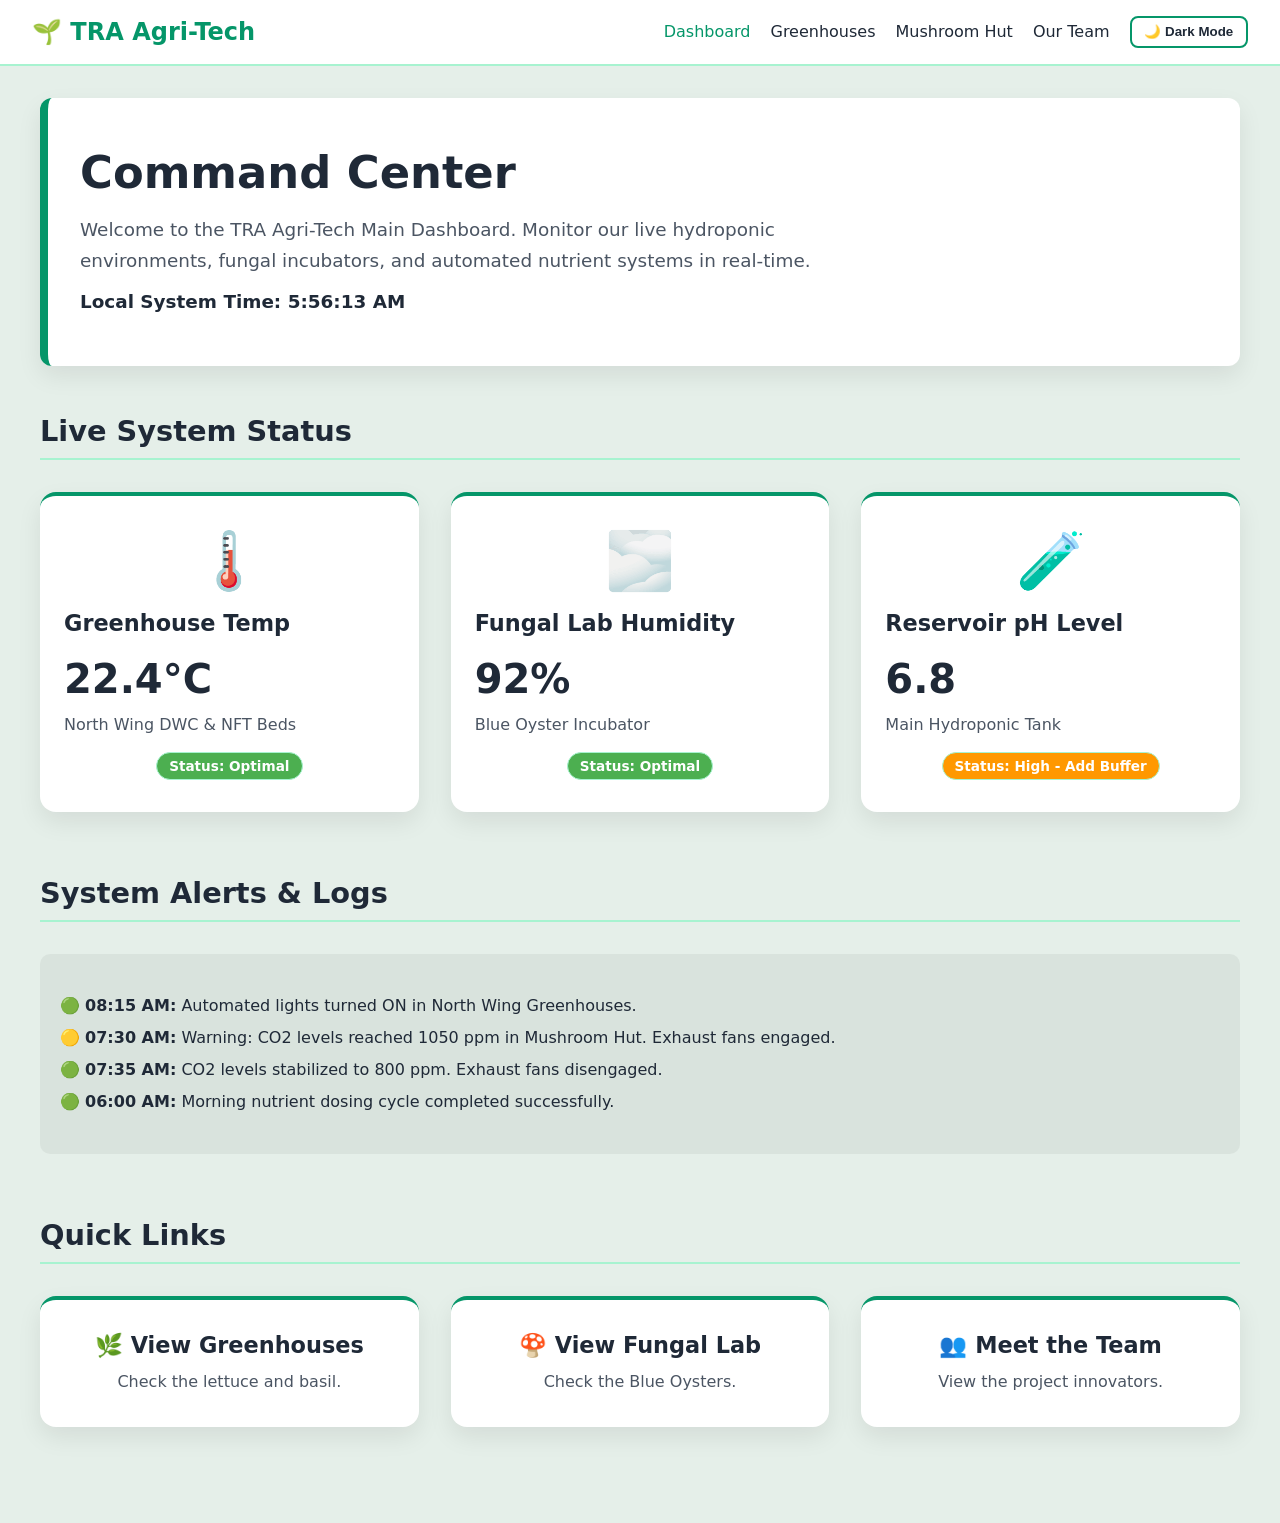
==== commit 720c4fc3: "Update index.html" ====
--- a/index.html
+++ b/index.html
@@ -15,7 +15,7 @@
 
         <div class="nav-links" id="nav-links">
             <a href="index.html" class="active" title="Go to Home/Dashboard">Dashboard</a>
-            <a href="greenhouses.html">Greenhouses</a>
+            <a href="greenhouse.html">Greenhouses</a>
             <a href="mushroom.html">Mushroom Hut</a>
             <a href="ourteam.html">Our Team</a>
             <button class="theme-btn" id="theme-toggle">🌙 Dark Mode</button>
--- a/style.css
+++ b/style.css
@@ -31,6 +31,7 @@
     --nav-bg: #0d1411;
     --nav-border: #1f2d25;
     --card-shadow: 0 10px 25px rgba(0, 0, 0, 0.3);
+    --card-float-offset: -8px;
 }
 
 body {
@@ -86,7 +87,7 @@
 }
 
 .nav-links a:hover, .nav-links a.active {
-    color: var(--accent-green); /* Default hover, overridden inline on specific pages if needed */
+    color: var(--accent-green);
 }
 
 .theme-btn {
@@ -110,7 +111,7 @@
 }
 
 /* --- GENERAL PAGE LAYOUT --- */
-.page-container, .dashboard {
+.page-container {
     padding: 2rem;
     max-width: 1200px;
     margin: 0 auto;
@@ -154,7 +155,7 @@
 /* --- GRIDS & CARDS --- */
 .grid-container, .system-grid, .crop-grid, .team-grid {
     display: grid;
-    grid-template-columns: repeat(auto-fit, minmax(250px, 1fr));
+    grid-template-columns: repeat(auto-fit, minmax(280px, 1fr));
     gap: 2rem;
     margin-bottom: 4rem;
 }
@@ -170,7 +171,7 @@
     padding: 2rem 1.5rem;
     border-radius: 16px;
     box-shadow: var(--card-shadow);
-    transition: background-color 0.3s ease;
+    transition: background-color 0.3s ease, transform 0.2s ease;
     animation: float 6s ease-in-out infinite;
     display: flex;
     flex-direction: column;
@@ -179,7 +180,7 @@
 
 .card:nth-child(even) { animation-delay: 1.5s; }
 .card:nth-child(3n) { animation-delay: 0.8s; }
-.card:hover { animation-play-state: paused; }
+.card:hover { animation-play-state: paused; transform: translateY(-5px); }
 
 .card h3 {
     margin: 0 0 10px 0;
@@ -193,35 +194,37 @@
     flex-grow: 1;
 }
 
-/* --- DASHBOARD SPECIFIC --- */
-.status-banner {
-    background-color: var(--panel-bg);
-    padding: 1.5rem;
-    border-radius: 12px;
-    display: flex;
-    justify-content: space-between;
-    align-items: center;
-    margin-bottom: 2rem;
-    box-shadow: var(--card-shadow);
-}
-.pulse-dot {
-    width: 15px;
-    height: 15px;
-    border-radius: 50%;
-    animation: pulse 2s infinite;
-}
-@keyframes pulse {
-    0% { box-shadow: 0 0 0 0 rgba(16, 185, 129, 0.7); }
-    70% { box-shadow: 0 0 0 10px rgba(16, 185, 129, 0); }
-    100% { box-shadow: 0 0 0 0 rgba(16, 185, 129, 0); }
-}
-.facility-container { display: flex; flex-direction: column; gap: 3rem; }
-.facility-section { display: flex; flex-direction: column; gap: 1.5rem; }
-@media (min-width: 768px) {
-    .facility-section { flex-direction: row; align-items: center; }
-    .facility-info { flex: 1; padding-right: 2rem; }
-    .facility-data { flex: 1.5; display: grid; grid-template-columns: repeat(auto-fit, minmax(200px, 1fr)); gap: 1.5rem; }
-}
+.card-icon {
+    font-size: 3.5rem;
+    margin-bottom: 1rem;
+    text-align: center;
+}
+
+.card-image-placeholder {
+    width: 100%;
+    height: 200px;
+    background-color: var(--bg-color);
+    border-radius: 8px;
+    margin-bottom: 1.5rem;
+    display: flex;
+    align-items: center;
+    justify-content: center;
+    color: var(--text-muted);
+    font-size: 3rem;
+}
+
+/* --- BADGES --- */
+.badge, .tech-badge, .role-badge {
+    display: inline-block;
+    padding: 5px 12px;
+    border-radius: 20px;
+    font-size: 0.85rem;
+    font-weight: bold;
+    margin-top: 15px;
+}
+.badge { align-self: center; border: 1px solid var(--nav-border); background-color: var(--bg-color); color: var(--text-main); }
+.tech-badge { align-self: flex-start; background-color: var(--nav-border); color: var(--accent-green); }
+.role-badge { align-self: center; background-color: var(--accent-blue); color: #ffffff; margin-bottom: 15px; }
 
 /* --- MUSHROOM PAGE SPECIFIC --- */
 .blurred-content {
@@ -229,7 +232,11 @@
     opacity: 0.4;
     user-select: none;
     pointer-events: none;
-}
+    display: flex;
+    flex-direction: column;
+    flex-grow: 1;
+}
+
 .coming-soon-overlay {
     position: absolute;
     top: 50%;
@@ -245,14 +252,7 @@
     z-index: 2;
     box-shadow: var(--card-shadow);
 }
-
-/* --- HARDWARE SWITCHES --- */
-.switch { position: relative; display: inline-block; width: 54px; height: 30px; }
-.switch input { opacity: 0; width: 0; height: 0; }
-.slider { position: absolute; cursor: pointer; top: 0; left: 0; right: 0; bottom: 0; background-color: #ccc; transition: .4s; border-radius: 34px; }
-.slider:before { position: absolute; content: ""; height: 22px; width: 22px; left: 4px; bottom: 4px; background-color: white; transition: .4s; border-radius: 50%; }
-input:checked + .slider { background-color: var(--accent-green); }
-input:checked + .slider:before { transform: translateX(24px); }
+.placeholder-card { position: relative; }
 
 /* --- OUR TEAM & GALLERY --- */
 .profile-pic {
@@ -260,38 +260,63 @@
     margin-bottom: 1.5rem; display: flex; align-items: center; justify-content: center;
     font-size: 3rem; border: 4px solid var(--nav-border); color: var(--text-muted);
 }
+
 .gallery-grid { display: grid; grid-template-columns: repeat(auto-fit, minmax(300px, 1fr)); gap: 1.5rem; }
 .gallery-item {
     background-color: var(--panel-bg); border-radius: 12px; overflow: hidden;
-    box-shadow: var(--card-shadow); transition: transform 0.3s ease; cursor: pointer;
-}
-.gallery-item:hover { transform: translateY(-5px); }
-.gallery-img { width: 100%; height: 220px; object-fit: cover; }
-
-/* MODAL / LIGHTBOX */
+    box-shadow: var(--card-shadow); transition: transform 0.3s ease; border-bottom: 4px solid var(--accent-blue);
+}
+.gallery-item:hover { transform: translateY(-5px); box-shadow: 0 15px 30px rgba(0, 0, 0, 0.2); }
+.gallery-img { width: 100%; height: 220px; object-fit: cover; cursor: pointer; transition: opacity 0.3s ease; }
+.gallery-img:hover { opacity: 0.85; }
+.gallery-caption { padding: 1rem; color: var(--text-main); font-size: 0.95rem; text-align: center; font-weight: 500; }
+
+.join-us {
+    background-color: var(--panel-bg); padding: 3rem 2rem; border-radius: 16px; text-align: center; box-shadow: var(--card-shadow);
+}
+.contact-btn {
+    background-color: var(--accent-green); color: white; border: none; padding: 12px 24px;
+    font-size: 1.1rem; border-radius: 8px; font-weight: bold; cursor: pointer; transition: background-color 0.3s ease, transform 0.2s ease;
+}
+.contact-btn:hover { background-color: #047857; transform: scale(1.05); }
+
+.login-container { display: flex; justify-content: flex-end; margin-bottom: 1rem; }
+.login-btn {
+    background-color: transparent; color: var(--accent-blue); border: 2px solid var(--accent-blue);
+    padding: 8px 16px; border-radius: 8px; font-weight: bold; cursor: pointer; display: flex; align-items: center; gap: 8px; transition: all 0.3s ease;
+}
+.login-btn:hover { background-color: var(--accent-blue); color: #ffffff; }
+
+/* --- MODAL / LIGHTBOX --- */
 .modal {
     display: none; position: fixed; z-index: 9999; left: 0; top: 0; width: 100%; height: 100%; 
     background-color: rgba(0, 0, 0, 0.7); backdrop-filter: blur(8px);
     align-items: center; justify-content: center; flex-direction: column; opacity: 0; transition: opacity 0.3s ease;
 }
-.modal-content { max-width: 90%; max-height: 80vh; border-radius: 8px; transform: scale(0.9); transition: transform 0.3s ease; }
-.close-modal { position: absolute; top: 20px; right: 40px; color: white; font-size: 40px; cursor: pointer; z-index: 10000; }
+.modal-content { max-width: 90%; max-height: 80vh; border-radius: 8px; transform: scale(0.9); transition: transform 0.3s ease; box-shadow: 0 10px 30px rgba(0, 0, 0, 0.5); }
+.modal-caption-text { margin-top: 15px; color: #ffffff; font-size: 1.2rem; font-weight: bold; }
+.close-modal { position: absolute; top: 20px; right: 40px; color: white; font-size: 40px; cursor: pointer; z-index: 10000; transition: color 0.3s ease; }
+.close-modal:hover { color: var(--accent-green); }
 .prev-modal, .next-modal {
     cursor: pointer; position: absolute; top: 50%; padding: 16px; color: white; font-size: 40px;
-    z-index: 10000; transform: translateY(-50%);
+    z-index: 10000; transform: translateY(-50%); border-radius: 8px; user-select: none; transition: background-color 0.3s ease;
 }
 .prev-modal { left: 0; }
 .next-modal { right: 0; }
+.prev-modal:hover, .next-modal:hover { background-color: rgba(0, 0, 0, 0.8); color: var(--accent-green); }
 
 /* --- LOGIN PAGE SPECIFIC --- */
-.login-wrapper {
-    display: flex; justify-content: center; align-items: center; min-height: calc(100vh - 100px); padding: 2rem;
-}
-.login-card {
-    background-color: var(--panel-bg); padding: 3rem 2.5rem; border-radius: 16px; box-shadow: var(--card-shadow); width: 100%; max-width: 420px; text-align: center; border-top: 4px solid var(--accent-blue);
-}
+.login-wrapper { display: flex; justify-content: center; align-items: center; min-height: calc(100vh - 100px); padding: 2rem; box-sizing: border-box; }
+.login-card { background-color: var(--panel-bg); padding: 3rem 2.5rem; border-radius: 16px; box-shadow: var(--card-shadow); width: 100%; max-width: 420px; text-align: center; border-top: 4px solid var(--accent-blue); transition: background-color 0.3s ease; }
+.login-icon { font-size: 3rem; margin-bottom: 10px; }
 .input-group { margin-bottom: 1.5rem; text-align: left; }
-.input-group input { width: 100%; padding: 12px; border: 2px solid var(--nav-border); border-radius: 8px; background-color: var(--bg-color); color: var(--text-main); font-size: 1rem; box-sizing: border-box; }
+.input-group label { display: block; color: var(--text-main); margin-bottom: 0.5rem; font-weight: bold; font-size: 0.9rem; }
+.input-group input { width: 100%; padding: 12px; border: 2px solid var(--nav-border); border-radius: 8px; background-color: var(--bg-color); color: var(--text-main); font-size: 1rem; box-sizing: border-box; font-family: inherit; transition: all 0.3s ease;}
+.input-group input:focus { outline: none; border-color: var(--accent-blue); box-shadow: 0 0 0 3px rgba(37, 99, 235, 0.1); }
+.submit-btn { background-color: var(--accent-blue); color: white; border: none; padding: 14px; width: 100%; font-size: 1.1rem; border-radius: 8px; font-weight: bold; cursor: pointer; transition: background-color 0.3s ease, transform 0.2s ease; margin-top: 10px; }
+.submit-btn:hover { background-color: #1d4ed8; transform: translateY(-2px); }
+.login-footer { margin-top: 1.5rem; font-size: 0.85rem; color: var(--text-muted); }
+.login-footer a { color: var(--accent-blue); text-decoration: none; font-weight: bold; }
 
 /* --- MOBILE RESPONSIVENESS --- */
 @media (max-width: 768px) {
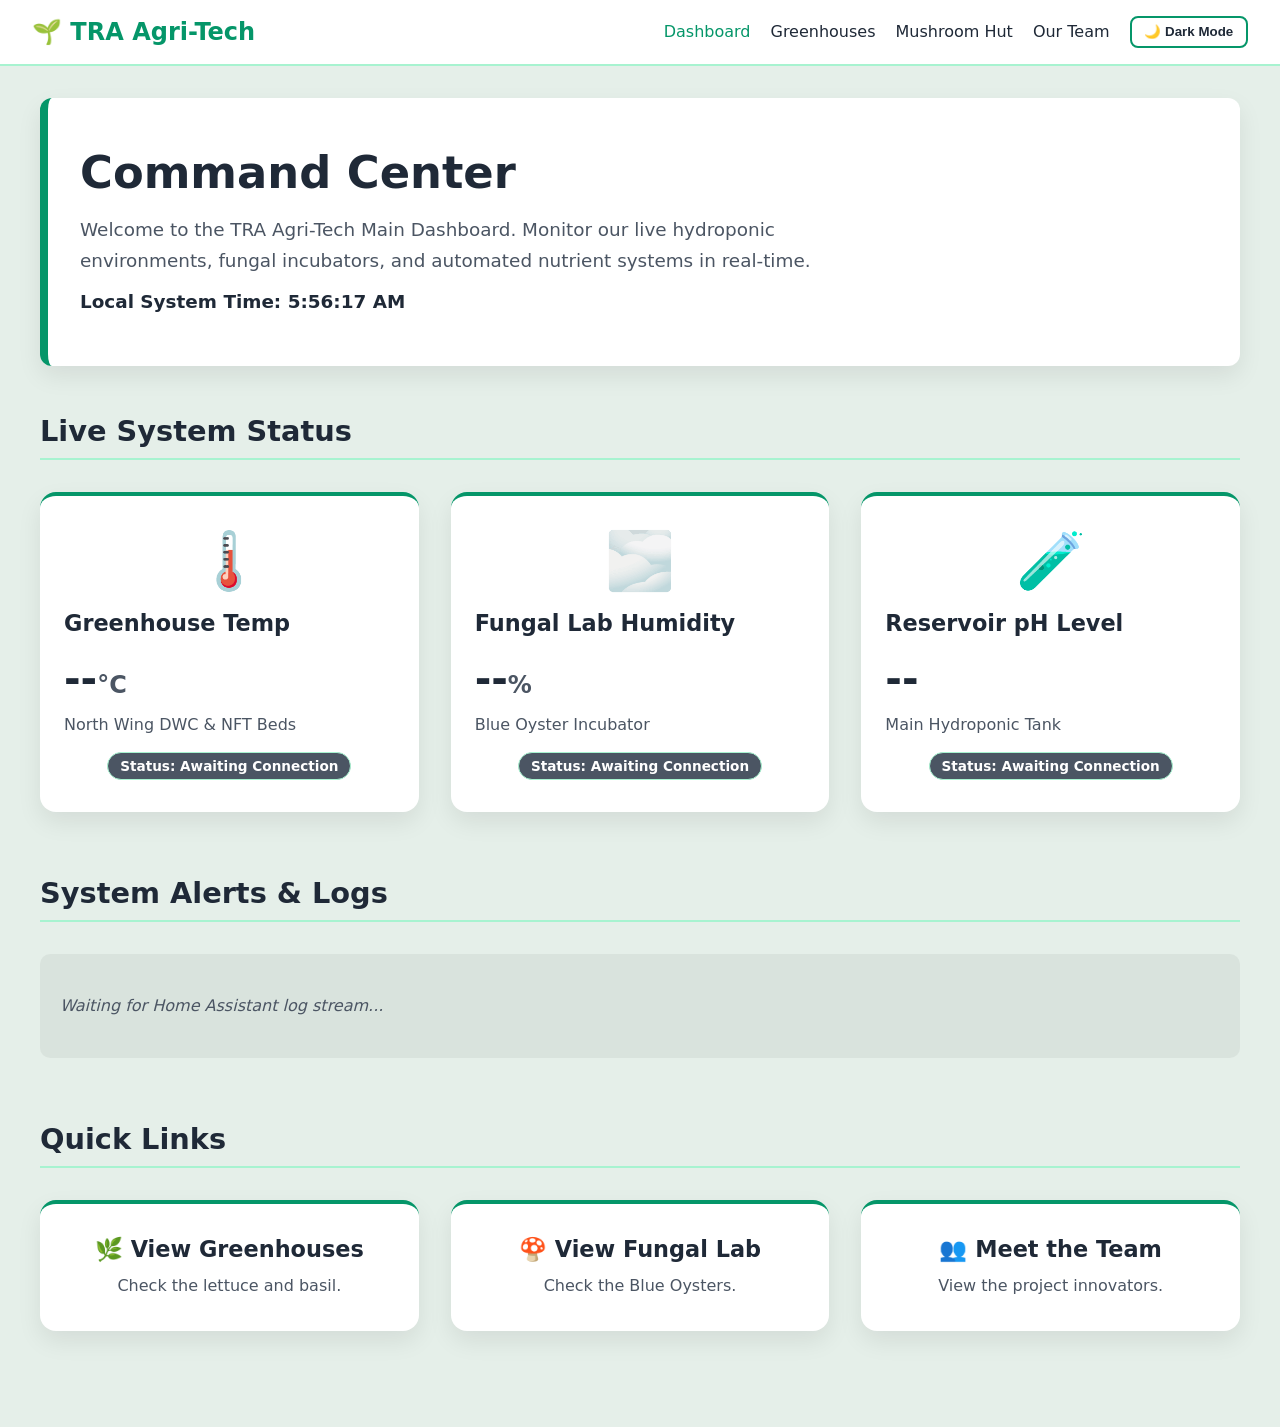
==== commit 67a1f570: "Refactor index.html with Home Assistant integration Updated HTML structure and integrated Home Assis" ====
--- a/index.html
+++ b/index.html
@@ -4,6 +4,7 @@
     <meta charset="UTF-8">
     <meta name="viewport" content="width=device-width, initial-scale=1.0">
     <title>Dashboard | TRA Agriculture</title>
+    <!-- Linked to the master stylesheet! -->
     <link rel="stylesheet" href="style.css">
 </head>
 <body>
@@ -15,7 +16,7 @@
 
         <div class="nav-links" id="nav-links">
             <a href="index.html" class="active" title="Go to Home/Dashboard">Dashboard</a>
-            <a href="greenhouse.html">Greenhouses</a>
+            <a href="greenhouses.html">Greenhouses</a>
             <a href="mushroom.html">Mushroom Hut</a>
             <a href="ourteam.html">Our Team</a>
             <button class="theme-btn" id="theme-toggle">🌙 Dark Mode</button>
@@ -24,51 +25,55 @@
 
     <main class="page-container">
         
+        <!-- Hero Banner -->
         <header class="page-banner">
             <h1>Command Center</h1>
             <p>Welcome to the TRA Agri-Tech Main Dashboard. Monitor our live hydroponic environments, fungal incubators, and automated nutrient systems in real-time.</p>
             <p style="font-weight: bold; margin-top: 10px; color: var(--text-main);">Local System Time: <span id="live-clock">Loading...</span></p>
         </header>
 
+        <!-- System Status Overview -->
         <h2 class="section-title">Live System Status</h2>
         <section class="grid-container">
             
+            <!-- Greenhouse Temp -->
             <div class="card">
                 <div class="card-icon">🌡️</div>
                 <h3>Greenhouse Temp</h3>
-                <h1 style="font-size: 2.5rem; margin: 10px 0;">22.4°C</h1>
+                <h1 style="font-size: 2.5rem; margin: 10px 0;"><span id="sensor-gh-temp">--</span><span style="font-size: 1.5rem; color: var(--text-muted);">°C</span></h1>
                 <p>North Wing DWC & NFT Beds</p>
-                <span class="badge" style="background-color: #4CAF50; color: white;">Status: Optimal</span>
-            </div>
-
+                <span id="status-gh-temp" class="badge" style="background-color: var(--text-muted); color: white;">Status: Awaiting Connection</span>
+            </div>
+
+            <!-- Mushroom Hut Humidity -->
             <div class="card">
                 <div class="card-icon">🌫️</div>
                 <h3>Fungal Lab Humidity</h3>
-                <h1 style="font-size: 2.5rem; margin: 10px 0;">92%</h1>
+                <h1 style="font-size: 2.5rem; margin: 10px 0;"><span id="sensor-fh-hum">--</span><span style="font-size: 1.5rem; color: var(--text-muted);">%</span></h1>
                 <p>Blue Oyster Incubator</p>
-                <span class="badge" style="background-color: #4CAF50; color: white;">Status: Optimal</span>
-            </div>
-
+                <span id="status-fh-hum" class="badge" style="background-color: var(--text-muted); color: white;">Status: Awaiting Connection</span>
+            </div>
+
+            <!-- Reservoir pH -->
             <div class="card">
                 <div class="card-icon">🧪</div>
                 <h3>Reservoir pH Level</h3>
-                <h1 style="font-size: 2.5rem; margin: 10px 0;">6.8</h1>
+                <h1 style="font-size: 2.5rem; margin: 10px 0;"><span id="sensor-res-ph">--</span></h1>
                 <p>Main Hydroponic Tank</p>
-                <span class="badge" style="background-color: #FF9800; color: white;">Status: High - Add Buffer</span>
+                <span id="status-res-ph" class="badge" style="background-color: var(--text-muted); color: white;">Status: Awaiting Connection</span>
             </div>
 
         </section>
 
+        <!-- Recent Alerts & Logs -->
         <h2 class="section-title">System Alerts & Logs</h2>
         <section class="content-section" style="background: rgba(0,0,0,0.05); padding: 20px; border-radius: 10px;">
-            <ul style="list-style-type: none; padding: 0; line-height: 2;">
-                <li>🟢 <strong>08:15 AM:</strong> Automated lights turned ON in North Wing Greenhouses.</li>
-                <li>🟡 <strong>07:30 AM:</strong> Warning: CO2 levels reached 1050 ppm in Mushroom Hut. Exhaust fans engaged.</li>
-                <li>🟢 <strong>07:35 AM:</strong> CO2 levels stabilized to 800 ppm. Exhaust fans disengaged.</li>
-                <li>🟢 <strong>06:00 AM:</strong> Morning nutrient dosing cycle completed successfully.</li>
+            <ul id="ha-logs-list" style="list-style-type: none; padding: 0; line-height: 2; color: var(--text-muted);">
+                <li><em>Waiting for Home Assistant log stream...</em></li>
             </ul>
         </section>
 
+        <!-- Quick Links -->
         <h2 class="section-title">Quick Links</h2>
         <section class="grid-container">
             <div class="card" style="text-align: center; cursor: pointer;" onclick="window.location.href='greenhouses.html'">
@@ -126,9 +131,76 @@
             const timeString = now.toLocaleTimeString();
             document.getElementById('live-clock').textContent = timeString;
         }
-        // Update the clock every second
         setInterval(updateClock, 1000);
-        updateClock(); // Call it once immediately to prevent the "Loading..." delay
+        updateClock(); 
+
+        // ==========================================
+        // HOME ASSISTANT INTEGRATION
+        // ==========================================
+        /*
+          Instructions for integrating with Home Assistant:
+          1. Go to your Home Assistant Profile -> Security -> Create Long-Lived Access Token.
+          2. Paste your HA URL and Token below.
+          3. Change the entity_ids in the fetch requests to match your actual sensor IDs.
+        */
+        
+        const HA_URL = "http://YOUR_HA_IP:8123"; // Replace with your Home Assistant IP/URL
+        const HA_TOKEN = "YOUR_LONG_LIVED_ACCESS_TOKEN"; // Replace with your token
+
+        // Helper function to fetch sensor data
+        async function fetchSensorData(entityId) {
+            try {
+                const response = await fetch(`${HA_URL}/api/states/${entityId}`, {
+                    method: 'GET',
+                    headers: {
+                        'Authorization': `Bearer ${HA_TOKEN}`,
+                        'Content-Type': 'application/json',
+                    }
+                });
+                
+                if (!response.ok) throw new Error('Network response was not ok');
+                const data = await response.json();
+                return data;
+            } catch (error) {
+                console.error("Home Assistant connection error:", error);
+                return null;
+            }
+        }
+
+        // Main function to update UI with HA data
+        async function updateHomeAssistantDashboard() {
+            // Uncomment and configure these when ready:
+            
+            /*
+            // 1. Fetch Greenhouse Temp
+            const ghTemp = await fetchSensorData('sensor.greenhouse_temperature');
+            if (ghTemp) {
+                document.getElementById('sensor-gh-temp').textContent = parseFloat(ghTemp.state).toFixed(1);
+                document.getElementById('status-gh-temp').textContent = 'Status: Live';
+                document.getElementById('status-gh-temp').style.backgroundColor = '#4CAF50';
+            }
+
+            // 2. Fetch Mushroom Humidity
+            const fhHum = await fetchSensorData('sensor.mushroom_humidity');
+            if (fhHum) {
+                document.getElementById('sensor-fh-hum').textContent = parseFloat(fhHum.state).toFixed(0);
+                document.getElementById('status-fh-hum').textContent = 'Status: Live';
+                document.getElementById('status-fh-hum').style.backgroundColor = '#4CAF50';
+            }
+
+            // 3. Fetch Reservoir pH
+            const resPh = await fetchSensorData('sensor.reservoir_ph');
+            if (resPh) {
+                document.getElementById('sensor-res-ph').textContent = parseFloat(resPh.state).toFixed(1);
+                document.getElementById('status-res-ph').textContent = 'Status: Live';
+                document.getElementById('status-res-ph').style.backgroundColor = '#4CAF50';
+            }
+            */
+        }
+
+        // Automatically pull data every 30 seconds when configured
+        // setInterval(updateHomeAssistantDashboard, 30000);
+        // updateHomeAssistantDashboard();
     </script>
 </body>
 </html>
--- a/style.css
+++ b/style.css
@@ -280,12 +280,36 @@
 }
 .contact-btn:hover { background-color: #047857; transform: scale(1.05); }
 
-.login-container { display: flex; justify-content: flex-end; margin-bottom: 1rem; }
+/* --- ENHANCED LOGIN BUTTON --- */
+.login-container { 
+    display: flex; 
+    justify-content: flex-end; 
+    margin-bottom: 1.5rem; 
+}
 .login-btn {
-    background-color: transparent; color: var(--accent-blue); border: 2px solid var(--accent-blue);
-    padding: 8px 16px; border-radius: 8px; font-weight: bold; cursor: pointer; display: flex; align-items: center; gap: 8px; transition: all 0.3s ease;
-}
-.login-btn:hover { background-color: var(--accent-blue); color: #ffffff; }
+    background: linear-gradient(135deg, var(--accent-blue), #1d4ed8);
+    color: #ffffff;
+    border: none;
+    padding: 10px 24px;
+    border-radius: 30px;
+    font-size: 1rem;
+    font-weight: bold;
+    cursor: pointer;
+    display: flex;
+    align-items: center;
+    gap: 8px;
+    transition: all 0.3s cubic-bezier(0.25, 0.8, 0.25, 1);
+    box-shadow: 0 4px 15px rgba(37, 99, 235, 0.3);
+}
+.login-btn:hover {
+    transform: translateY(-3px);
+    box-shadow: 0 8px 25px rgba(37, 99, 235, 0.4);
+    background: linear-gradient(135deg, #1d4ed8, #1e3a8a);
+}
+.login-btn:active {
+    transform: translateY(1px);
+    box-shadow: 0 2px 10px rgba(37, 99, 235, 0.3);
+}
 
 /* --- MODAL / LIGHTBOX --- */
 .modal {
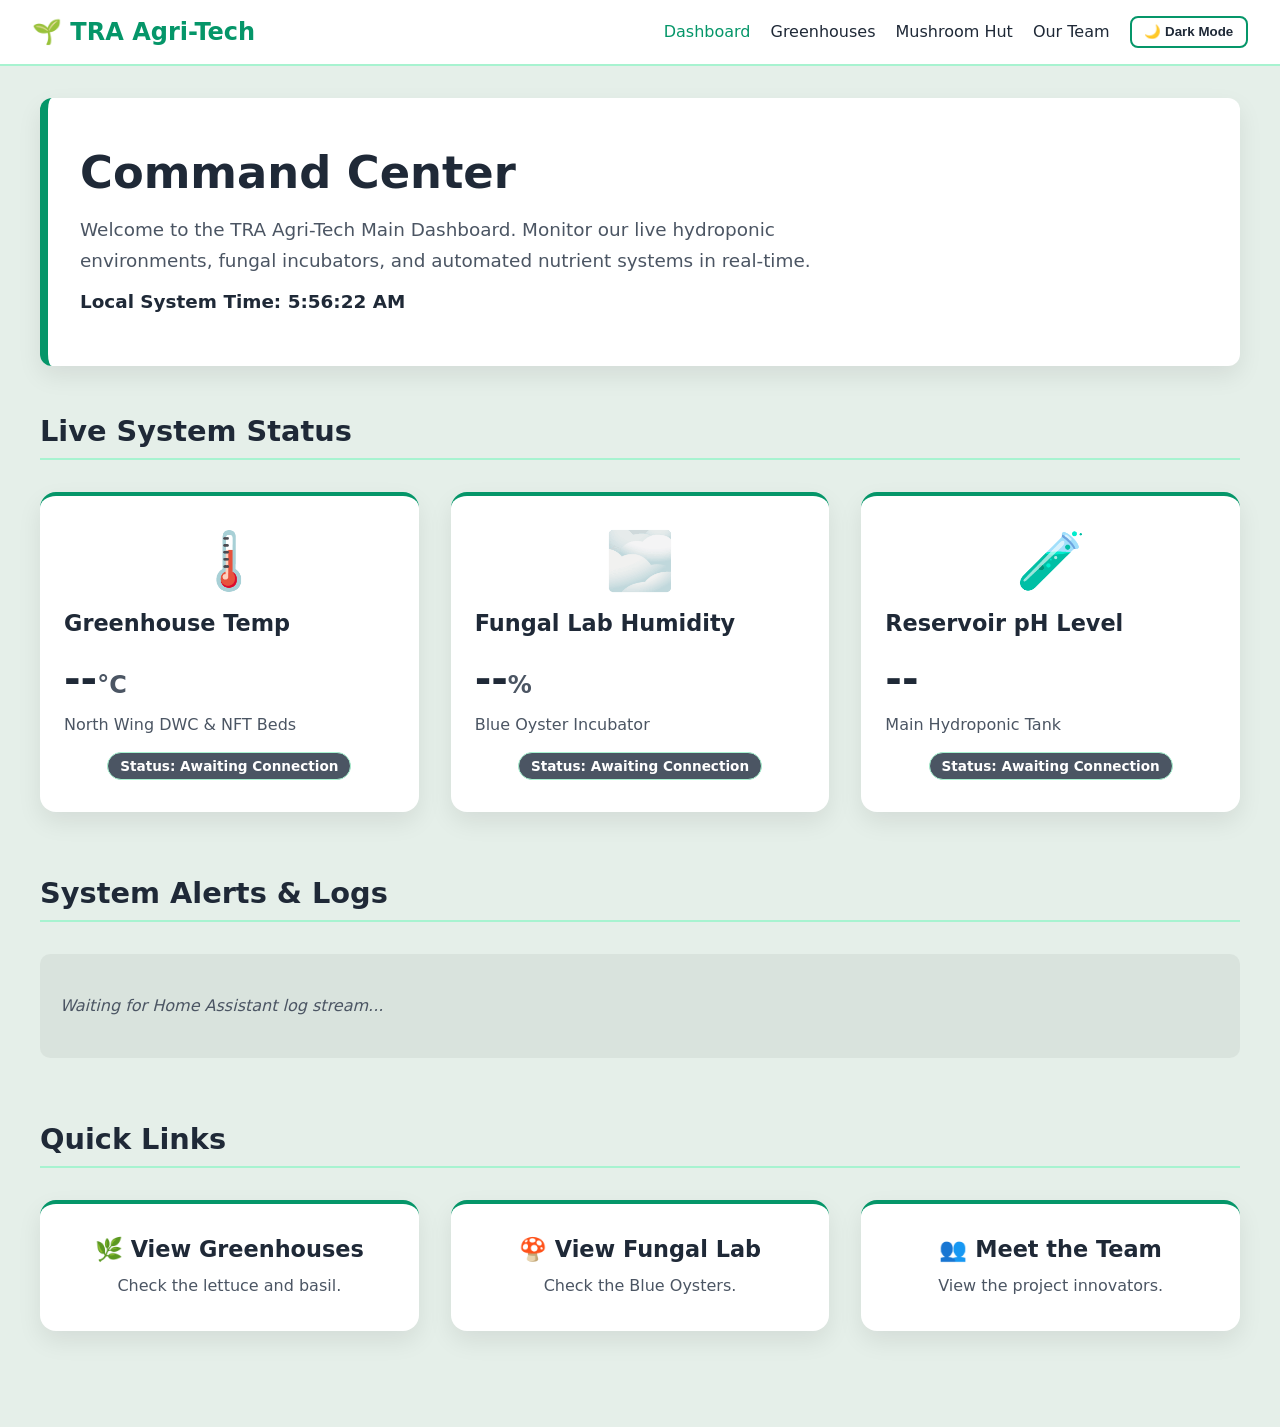
==== commit e50495a5: "Fix link to Greenhouses page in navigation" ====
--- a/index.html
+++ b/index.html
@@ -16,7 +16,7 @@
 
         <div class="nav-links" id="nav-links">
             <a href="index.html" class="active" title="Go to Home/Dashboard">Dashboard</a>
-            <a href="greenhouses.html">Greenhouses</a>
+            <a href="greenhouse.html">Greenhouses</a>
             <a href="mushroom.html">Mushroom Hut</a>
             <a href="ourteam.html">Our Team</a>
             <button class="theme-btn" id="theme-toggle">🌙 Dark Mode</button>
